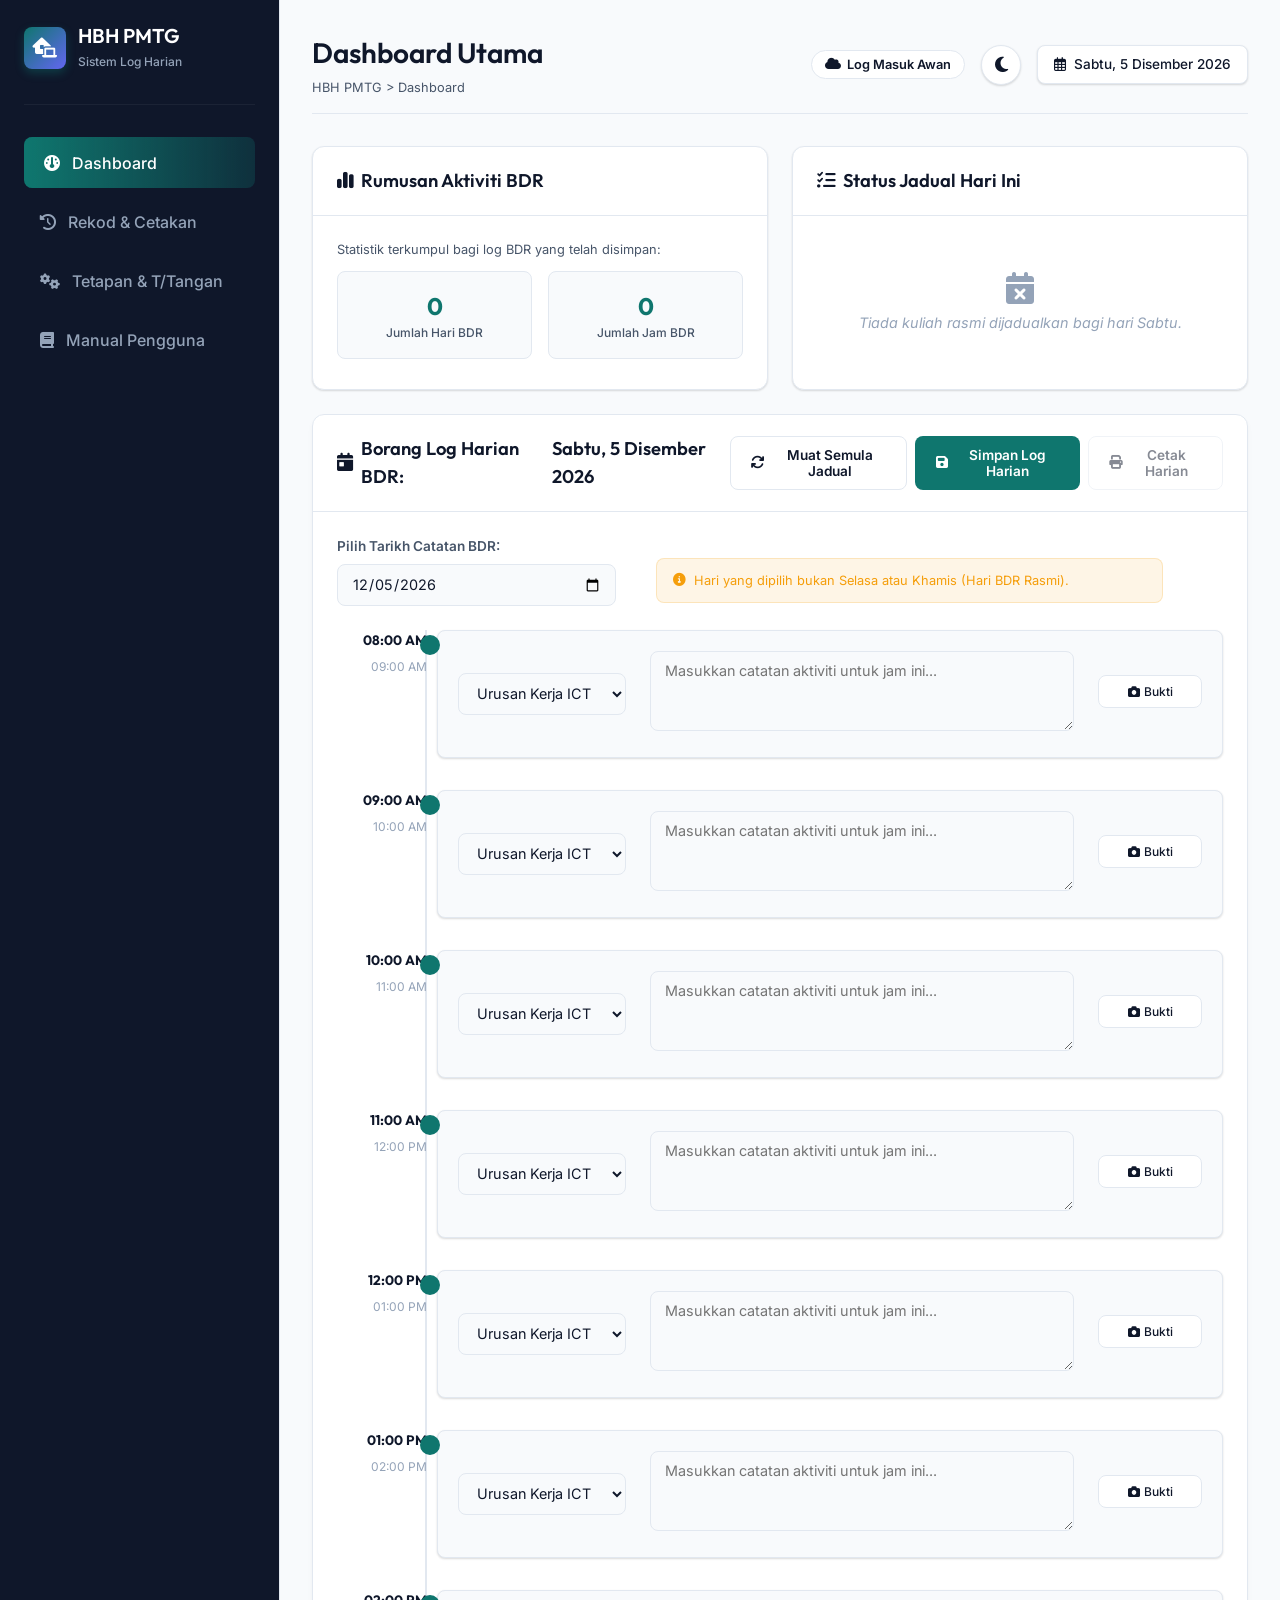
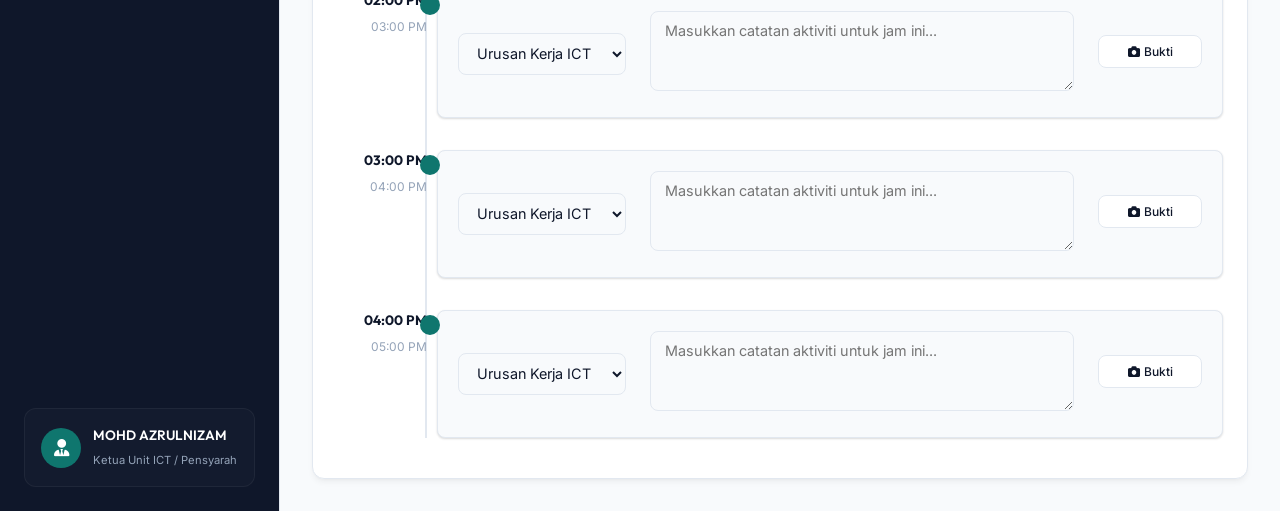
==== index.html @ a5ecf0b1 "Add files via upload" ====
<!DOCTYPE html>
<html lang="ms" data-theme="light">
<head>
    <meta charset="UTF-8">
    <meta name="viewport" content="width=device-width, initial-scale=1.0">
    <title>HBH PMTG</title>
    <!-- Google Fonts -->
    <link rel="preconnect" href="https://fonts.googleapis.com">
    <link rel="preconnect" href="https://fonts.gstatic.com" crossorigin>
    <link href="https://fonts.googleapis.com/css2?family=Outfit:wght@300;400;500;600;700;800&family=Inter:wght@300;400;500;600;700&display=swap" rel="stylesheet">
    <!-- FontAwesome for Icons -->
    <link rel="stylesheet" href="https://cdnjs.cloudflare.com/ajax/libs/font-awesome/6.4.0/css/all.min.css">
    <!-- Custom Style Sheet -->
    <link rel="stylesheet" href="style.css">
    <!-- PWA Manifest & Icons -->
    <link rel="manifest" href="manifest.json">
    <meta name="theme-color" content="#2563eb">
    <link rel="apple-touch-icon" href="logo.jpg">
</head>
<body>
    <!-- Screen View (Hidden during printing) -->
    <div class="app-container no-print">
        <!-- Sidebar Navigation -->
        <aside class="sidebar">
            <div class="sidebar-header">
                <div class="logo-area">
                    <div class="logo-icon"><i class="fa-solid fa-house-laptop"></i></div>
                    <div>
                        <h2>HBH PMTG</h2>
                        <span class="sub-text">Sistem Log Harian</span>
                    </div>
                </div>
            </div>
            
            <nav class="sidebar-menu">
                <a href="#" class="menu-item active" data-tab="dashboard"><i class="fa-solid fa-gauge"></i> Dashboard</a>
                <a href="#" class="menu-item" data-tab="history"><i class="fa-solid fa-clock-rotate-left"></i> Rekod & Cetakan</a>
                <a href="#" class="menu-item" data-tab="settings"><i class="fa-solid fa-gears"></i> Tetapan & T/Tangan</a>
                <a href="manual.html" target="_blank" class="menu-item"><i class="fa-solid fa-book"></i> Manual Pengguna</a>
            </nav>

            <div class="profile-card">
                <div class="avatar"><i class="fa-solid fa-user-tie"></i></div>
                <div class="profile-info">
                    <h4 class="user-name">MOHD AZRULNIZAM</h4>
                    <span class="designation">Ketua Unit ICT / Pensyarah</span>
                </div>
            </div>
        </aside>

        <!-- Main Content Area -->
        <main class="main-content">
            <!-- Top Navbar -->
            <header class="navbar">
                <div class="page-title">
                    <h1 id="current-tab-title">Dashboard Utama</h1>
                    <p class="breadcrumbs">HBH PMTG &gt; <span id="breadcrumb-current">Dashboard</span></p>
                </div>
                <div class="nav-actions">
                    <button id="nav-cloud-btn" class="btn btn-secondary" style="font-size: 0.8rem; padding: 0.4rem 0.8rem; display: flex; align-items: center; gap: 0.4rem; border-radius: 20px; cursor: pointer;" title="Status Penyimpanan Awan Firebase">
                        <i class="fa-solid fa-cloud"></i> <span id="nav-cloud-text">Log Masuk Awan</span>
                    </button>
                    <button id="theme-toggle" class="btn-icon" title="Tukar Tema">
                        <i class="fa-solid fa-moon"></i>
                    </button>
                    <div class="date-badge">
                        <i class="fa-regular fa-calendar-days"></i>
                        <span id="nav-date-string">Tarikh Semasa</span>
                    </div>
                </div>
            </header>

            <!-- Tab Content: Dashboard -->
            <section id="tab-dashboard" class="tab-content active">
                <div class="dashboard-grid">
                    <!-- WFH Stats Card -->
                    <div class="card glass shadow-sm date-picker-card">
                        <div class="card-header">
                            <h3><i class="fa-solid fa-chart-simple"></i> Rumusan Aktiviti BDR</h3>
                        </div>
                        <div class="card-body">
                            <p class="help-text" style="margin-bottom: 0.75rem;">Statistik terkumpul bagi log BDR yang telah disimpan:</p>
                            <div class="stats-mini-grid" style="margin-top: 0;">
                                <div class="stat-mini-card">
                                    <span class="stat-num" id="total-days-count">0</span>
                                    <span class="stat-label">Jumlah Hari BDR</span>
                                </div>
                                <div class="stat-mini-card">
                                    <span class="stat-num" id="total-hours-count">0</span>
                                    <span class="stat-label">Jumlah Jam BDR</span>
                                </div>
                            </div>
                        </div>
                    </div>

                    <!-- Timetable Helper Widget -->
                    <div class="card glass shadow-sm timetable-widget">
                        <div class="card-header">
                            <h3><i class="fa-solid fa-list-check"></i> Status Jadual Hari Ini</h3>
                        </div>
                        <div class="card-body" id="timetable-status-body">
                            <p class="placeholder-text">Sila pilih tarikh di sebelah untuk melihat jadual waktu.</p>
                        </div>
                    </div>
                </div>

                <!-- Daily Log Table Card -->
                <div class="card glass shadow log-card mt-4">
                    <div class="card-header justify-between">
                        <h3><i class="fa-solid fa-calendar-day"></i> Borang Log Harian BDR: <span id="active-log-date-label">Tiada Tarikh</span></h3>
                        <div class="card-header-actions" style="display: flex; gap: 0.5rem;">
                            <button id="reload-timetable-day-btn" class="btn btn-secondary" title="Set semula dan muat jadual waktu terkini"><i class="fa-solid fa-arrows-rotate"></i> Muat Semula Jadual</button>
                            <button id="save-log-btn" class="btn btn-primary"><i class="fa-solid fa-floppy-disk"></i> Simpan Log Harian</button>
                            <button id="print-daily-btn" class="btn btn-secondary" disabled><i class="fa-solid fa-print"></i> Cetak Harian</button>
                        </div>
                    </div>
                    <div class="card-body">
                        <!-- Date Selector directly inside Form Card -->
                        <div class="row items-center mb-4" style="align-items: center; margin-bottom: 1.5rem; gap: 1rem;">
                            <div class="col-md-4">
                                <div class="form-group mb-0" style="margin-bottom: 0;">
                                    <label for="log-date" style="font-weight: 600; font-size: 0.85rem; color: var(--text-secondary);">Pilih Tarikh Catatan BDR:</label>
                                    <input type="date" id="log-date" class="form-control">
                                </div>
                            </div>
                            <div class="col-md-7">
                                <div id="wfh-day-warning" class="warning-box hidden" style="margin-top: 1.25rem;">
                                    <i class="fa-solid fa-circle-info"></i>
                                    <span>Hari yang dipilih bukan Selasa atau Khamis (Hari BDR Rasmi).</span>
                                </div>
                            </div>
                        </div>

                        <form id="daily-log-form">
                            <div class="timeline-container">
                                <!-- Hour Block: 08:00 - 09:00 -->
                                <div class="timeline-item" data-hour="8">
                                    <div class="timeline-time">
                                        <h4>08:00 AM</h4>
                                        <span>09:00 AM</span>
                                    </div>
                                    <div class="timeline-content">
                                        <div class="row" style="align-items: center;">
                                            <div class="col-md-3">
                                                <select class="form-control task-dropdown" data-hour="8">
                                                    <option value="Urusan Kerja ICT">Urusan Kerja ICT</option>
                                                    <option value="Urusan Penyediaan PdP">Urusan Penyediaan PdP</option>
                                                    <option value="Pembangunan Inovasi">Pembangunan Inovasi</option>
                                                    <option value="Pelaksanaan Kelas">Pelaksanaan Kelas</option>
                                                    <option value="Lain-lain">Lain-lain</option>
                                                </select>
                                                <input type="text" class="form-control custom-task-input hidden" data-hour="8" placeholder="Nyatakan aktiviti..." style="margin-top: 0.5rem;">
                                            </div>
                                            <div class="col-md-7">
                                                <textarea class="form-control task-desc" data-hour="8" placeholder="Masukkan catatan aktiviti untuk jam ini..."></textarea>
                                            </div>
                                            <div class="col-md-2" style="display: flex; flex-direction: column; gap: 0.25rem; justify-content: center; align-items: flex-end;">
                                                <div style="display: flex; gap: 0.25rem; align-items: center; width: 100%;">
                                                    <label class="btn btn-secondary btn-sm" style="margin: 0; padding: 0.4rem 0.6rem; font-size: 0.75rem; flex: 1; text-align: center; cursor: pointer; display: flex; align-items: center; justify-content: center; gap: 0.25rem; font-weight: 500; border-color: var(--border-color); width: 100%;">
                                                        <i class="fa-solid fa-camera"></i> Bukti
                                                        <input type="file" class="hour-attachment-input" data-hour="8" accept="image/*,video/*" style="display: none;">
                                                    </label>
                                                    <button type="button" class="btn btn-secondary btn-sm remove-hour-attachment-btn hidden" data-hour="8" style="padding: 0.4rem 0.6rem; font-size: 0.75rem; border-color: #ef4444; color: #ef4444;" title="Padam lampiran"><i class="fa-solid fa-trash"></i></button>
                                                </div>
                                                <div class="hour-attachment-preview" data-hour="8" style="font-size: 0.65rem; color: var(--text-secondary); max-width: 120px; overflow: hidden; text-overflow: ellipsis; white-space: nowrap; text-align: right;"></div>
                                            </div>
                                        </div>
                                    </div>
                                </div>

                                <!-- Hour Block: 09:00 - 10:00 -->
                                <div class="timeline-item" data-hour="9">
                                    <div class="timeline-time">
                                        <h4>09:00 AM</h4>
                                        <span>10:00 AM</span>
                                    </div>
                                    <div class="timeline-content">
                                        <div class="row" style="align-items: center;">
                                            <div class="col-md-3">
                                                <select class="form-control task-dropdown" data-hour="9">
                                                    <option value="Urusan Kerja ICT">Urusan Kerja ICT</option>
                                                    <option value="Urusan Penyediaan PdP">Urusan Penyediaan PdP</option>
                                                    <option value="Pembangunan Inovasi">Pembangunan Inovasi</option>
                                                    <option value="Pelaksanaan Kelas">Pelaksanaan Kelas</option>
                                                    <option value="Lain-lain">Lain-lain</option>
                                                </select>
                                                <input type="text" class="form-control custom-task-input hidden" data-hour="9" placeholder="Nyatakan aktiviti..." style="margin-top: 0.5rem;">
                                            </div>
                                            <div class="col-md-7">
                                                <textarea class="form-control task-desc" data-hour="9" placeholder="Masukkan catatan aktiviti untuk jam ini..."></textarea>
                                            </div>
                                            <div class="col-md-2" style="display: flex; flex-direction: column; gap: 0.25rem; justify-content: center; align-items: flex-end;">
                                                <div style="display: flex; gap: 0.25rem; align-items: center; width: 100%;">
                                                    <label class="btn btn-secondary btn-sm" style="margin: 0; padding: 0.4rem 0.6rem; font-size: 0.75rem; flex: 1; text-align: center; cursor: pointer; display: flex; align-items: center; justify-content: center; gap: 0.25rem; font-weight: 500; border-color: var(--border-color); width: 100%;">
                                                        <i class="fa-solid fa-camera"></i> Bukti
                                                        <input type="file" class="hour-attachment-input" data-hour="9" accept="image/*,video/*" style="display: none;">
                                                    </label>
                                                    <button type="button" class="btn btn-secondary btn-sm remove-hour-attachment-btn hidden" data-hour="9" style="padding: 0.4rem 0.6rem; font-size: 0.75rem; border-color: #ef4444; color: #ef4444;" title="Padam lampiran"><i class="fa-solid fa-trash"></i></button>
                                                </div>
                                                <div class="hour-attachment-preview" data-hour="9" style="font-size: 0.65rem; color: var(--text-secondary); max-width: 120px; overflow: hidden; text-overflow: ellipsis; white-space: nowrap; text-align: right;"></div>
                                            </div>
                                        </div>
                                    </div>
                                </div>

                                <!-- Hour Block: 10:00 - 11:00 -->
                                <div class="timeline-item" data-hour="10">
                                    <div class="timeline-time">
                                        <h4>10:00 AM</h4>
                                        <span>11:00 AM</span>
                                    </div>
                                    <div class="timeline-content">
                                        <div class="row" style="align-items: center;">
                                            <div class="col-md-3">
                                                <select class="form-control task-dropdown" data-hour="10">
                                                    <option value="Urusan Kerja ICT">Urusan Kerja ICT</option>
                                                    <option value="Urusan Penyediaan PdP">Urusan Penyediaan PdP</option>
                                                    <option value="Pembangunan Inovasi">Pembangunan Inovasi</option>
                                                    <option value="Pelaksanaan Kelas">Pelaksanaan Kelas</option>
                                                    <option value="Lain-lain">Lain-lain</option>
                                                </select>
                                                <input type="text" class="form-control custom-task-input hidden" data-hour="10" placeholder="Nyatakan aktiviti..." style="margin-top: 0.5rem;">
                                            </div>
                                            <div class="col-md-7">
                                                <textarea class="form-control task-desc" data-hour="10" placeholder="Masukkan catatan aktiviti untuk jam ini..."></textarea>
                                            </div>
                                            <div class="col-md-2" style="display: flex; flex-direction: column; gap: 0.25rem; justify-content: center; align-items: flex-end;">
                                                <div style="display: flex; gap: 0.25rem; align-items: center; width: 100%;">
                                                    <label class="btn btn-secondary btn-sm" style="margin: 0; padding: 0.4rem 0.6rem; font-size: 0.75rem; flex: 1; text-align: center; cursor: pointer; display: flex; align-items: center; justify-content: center; gap: 0.25rem; font-weight: 500; border-color: var(--border-color); width: 100%;">
                                                        <i class="fa-solid fa-camera"></i> Bukti
                                                        <input type="file" class="hour-attachment-input" data-hour="10" accept="image/*,video/*" style="display: none;">
                                                    </label>
                                                    <button type="button" class="btn btn-secondary btn-sm remove-hour-attachment-btn hidden" data-hour="10" style="padding: 0.4rem 0.6rem; font-size: 0.75rem; border-color: #ef4444; color: #ef4444;" title="Padam lampiran"><i class="fa-solid fa-trash"></i></button>
                                                </div>
                                                <div class="hour-attachment-preview" data-hour="10" style="font-size: 0.65rem; color: var(--text-secondary); max-width: 120px; overflow: hidden; text-overflow: ellipsis; white-space: nowrap; text-align: right;"></div>
                                            </div>
                                        </div>
                                    </div>
                                </div>

                                <!-- Hour Block: 11:00 - 12:00 -->
                                <div class="timeline-item" data-hour="11">
                                    <div class="timeline-time">
                                        <h4>11:00 AM</h4>
                                        <span>12:00 PM</span>
                                    </div>
                                    <div class="timeline-content">
                                        <div class="row" style="align-items: center;">
                                            <div class="col-md-3">
                                                <select class="form-control task-dropdown" data-hour="11">
                                                    <option value="Urusan Kerja ICT">Urusan Kerja ICT</option>
                                                    <option value="Urusan Penyediaan PdP">Urusan Penyediaan PdP</option>
                                                    <option value="Pembangunan Inovasi">Pembangunan Inovasi</option>
                                                    <option value="Pelaksanaan Kelas">Pelaksanaan Kelas</option>
                                                    <option value="Lain-lain">Lain-lain</option>
                                                </select>
                                                <input type="text" class="form-control custom-task-input hidden" data-hour="11" placeholder="Nyatakan aktiviti..." style="margin-top: 0.5rem;">
                                            </div>
                                            <div class="col-md-7">
                                                <textarea class="form-control task-desc" data-hour="11" placeholder="Masukkan catatan aktiviti untuk jam ini..."></textarea>
                                            </div>
                                            <div class="col-md-2" style="display: flex; flex-direction: column; gap: 0.25rem; justify-content: center; align-items: flex-end;">
                                                <div style="display: flex; gap: 0.25rem; align-items: center; width: 100%;">
                                                    <label class="btn btn-secondary btn-sm" style="margin: 0; padding: 0.4rem 0.6rem; font-size: 0.75rem; flex: 1; text-align: center; cursor: pointer; display: flex; align-items: center; justify-content: center; gap: 0.25rem; font-weight: 500; border-color: var(--border-color); width: 100%;">
                                                        <i class="fa-solid fa-camera"></i> Bukti
                                                        <input type="file" class="hour-attachment-input" data-hour="11" accept="image/*,video/*" style="display: none;">
                                                    </label>
                                                    <button type="button" class="btn btn-secondary btn-sm remove-hour-attachment-btn hidden" data-hour="11" style="padding: 0.4rem 0.6rem; font-size: 0.75rem; border-color: #ef4444; color: #ef4444;" title="Padam lampiran"><i class="fa-solid fa-trash"></i></button>
                                                </div>
                                                <div class="hour-attachment-preview" data-hour="11" style="font-size: 0.65rem; color: var(--text-secondary); max-width: 120px; overflow: hidden; text-overflow: ellipsis; white-space: nowrap; text-align: right;"></div>
                                            </div>
                                        </div>
                                    </div>
                                </div>

                                <!-- Hour Block: 12:00 - 01:00 -->
                                <div class="timeline-item" data-hour="12">
                                    <div class="timeline-time">
                                        <h4>12:00 PM</h4>
                                        <span>01:00 PM</span>
                                    </div>
                                    <div class="timeline-content">
                                        <div class="row" style="align-items: center;">
                                            <div class="col-md-3">
                                                <select class="form-control task-dropdown" data-hour="12">
                                                    <option value="Urusan Kerja ICT">Urusan Kerja ICT</option>
                                                    <option value="Urusan Penyediaan PdP">Urusan Penyediaan PdP</option>
                                                    <option value="Pembangunan Inovasi">Pembangunan Inovasi</option>
                                                    <option value="Pelaksanaan Kelas">Pelaksanaan Kelas</option>
                                                    <option value="Lain-lain">Lain-lain</option>
                                                </select>
                                                <input type="text" class="form-control custom-task-input hidden" data-hour="12" placeholder="Nyatakan aktiviti..." style="margin-top: 0.5rem;">
                                            </div>
                                            <div class="col-md-7">
                                                <textarea class="form-control task-desc" data-hour="12" placeholder="Masukkan catatan aktiviti untuk jam ini..."></textarea>
                                            </div>
                                            <div class="col-md-2" style="display: flex; flex-direction: column; gap: 0.25rem; justify-content: center; align-items: flex-end;">
                                                <div style="display: flex; gap: 0.25rem; align-items: center; width: 100%;">
                                                    <label class="btn btn-secondary btn-sm" style="margin: 0; padding: 0.4rem 0.6rem; font-size: 0.75rem; flex: 1; text-align: center; cursor: pointer; display: flex; align-items: center; justify-content: center; gap: 0.25rem; font-weight: 500; border-color: var(--border-color); width: 100%;">
                                                        <i class="fa-solid fa-camera"></i> Bukti
                                                        <input type="file" class="hour-attachment-input" data-hour="12" accept="image/*,video/*" style="display: none;">
                                                    </label>
                                                    <button type="button" class="btn btn-secondary btn-sm remove-hour-attachment-btn hidden" data-hour="12" style="padding: 0.4rem 0.6rem; font-size: 0.75rem; border-color: #ef4444; color: #ef4444;" title="Padam lampiran"><i class="fa-solid fa-trash"></i></button>
                                                </div>
                                                <div class="hour-attachment-preview" data-hour="12" style="font-size: 0.65rem; color: var(--text-secondary); max-width: 120px; overflow: hidden; text-overflow: ellipsis; white-space: nowrap; text-align: right;"></div>
                                            </div>
                                        </div>
                                    </div>
                                </div>

                                <!-- Hour Block: 01:00 - 02:00 -->
                                <div class="timeline-item" data-hour="13">
                                    <div class="timeline-time">
                                        <h4>01:00 PM</h4>
                                        <span>02:00 PM</span>
                                    </div>
                                    <div class="timeline-content">
                                        <div class="row" style="align-items: center;">
                                            <div class="col-md-3">
                                                <select class="form-control task-dropdown" data-hour="13">
                                                    <option value="Urusan Kerja ICT">Urusan Kerja ICT</option>
                                                    <option value="Urusan Penyediaan PdP">Urusan Penyediaan PdP</option>
                                                    <option value="Pembangunan Inovasi">Pembangunan Inovasi</option>
                                                    <option value="Pelaksanaan Kelas">Pelaksanaan Kelas</option>
                                                    <option value="Lain-lain">Lain-lain</option>
                                                </select>
                                                <input type="text" class="form-control custom-task-input hidden" data-hour="13" placeholder="Nyatakan aktiviti..." style="margin-top: 0.5rem;">
                                            </div>
                                            <div class="col-md-7">
                                                <textarea class="form-control task-desc" data-hour="13" placeholder="Masukkan catatan aktiviti untuk jam ini..."></textarea>
                                            </div>
                                            <div class="col-md-2" style="display: flex; flex-direction: column; gap: 0.25rem; justify-content: center; align-items: flex-end;">
                                                <div style="display: flex; gap: 0.25rem; align-items: center; width: 100%;">
                                                    <label class="btn btn-secondary btn-sm" style="margin: 0; padding: 0.4rem 0.6rem; font-size: 0.75rem; flex: 1; text-align: center; cursor: pointer; display: flex; align-items: center; justify-content: center; gap: 0.25rem; font-weight: 500; border-color: var(--border-color); width: 100%;">
                                                        <i class="fa-solid fa-camera"></i> Bukti
                                                        <input type="file" class="hour-attachment-input" data-hour="13" accept="image/*,video/*" style="display: none;">
                                                    </label>
                                                    <button type="button" class="btn btn-secondary btn-sm remove-hour-attachment-btn hidden" data-hour="13" style="padding: 0.4rem 0.6rem; font-size: 0.75rem; border-color: #ef4444; color: #ef4444;" title="Padam lampiran"><i class="fa-solid fa-trash"></i></button>
                                                </div>
                                                <div class="hour-attachment-preview" data-hour="13" style="font-size: 0.65rem; color: var(--text-secondary); max-width: 120px; overflow: hidden; text-overflow: ellipsis; white-space: nowrap; text-align: right;"></div>
                                            </div>
                                        </div>
                                    </div>
                                </div>

                                <!-- Hour Block: 02:00 - 03:00 -->
                                <div class="timeline-item" data-hour="14">
                                    <div class="timeline-time">
                                        <h4>02:00 PM</h4>
                                        <span>03:00 PM</span>
                                    </div>
                                    <div class="timeline-content">
                                        <div class="row" style="align-items: center;">
                                            <div class="col-md-3">
                                                <select class="form-control task-dropdown" data-hour="14">
                                                    <option value="Urusan Kerja ICT">Urusan Kerja ICT</option>
                                                    <option value="Urusan Penyediaan PdP">Urusan Penyediaan PdP</option>
                                                    <option value="Pembangunan Inovasi">Pembangunan Inovasi</option>
                                                    <option value="Pelaksanaan Kelas">Pelaksanaan Kelas</option>
                                                    <option value="Lain-lain">Lain-lain</option>
                                                </select>
                                                <input type="text" class="form-control custom-task-input hidden" data-hour="14" placeholder="Nyatakan aktiviti..." style="margin-top: 0.5rem;">
                                            </div>
                                            <div class="col-md-7">
                                                <textarea class="form-control task-desc" data-hour="14" placeholder="Masukkan catatan aktiviti untuk jam ini..."></textarea>
                                            </div>
                                            <div class="col-md-2" style="display: flex; flex-direction: column; gap: 0.25rem; justify-content: center; align-items: flex-end;">
                                                <div style="display: flex; gap: 0.25rem; align-items: center; width: 100%;">
                                                    <label class="btn btn-secondary btn-sm" style="margin: 0; padding: 0.4rem 0.6rem; font-size: 0.75rem; flex: 1; text-align: center; cursor: pointer; display: flex; align-items: center; justify-content: center; gap: 0.25rem; font-weight: 500; border-color: var(--border-color); width: 100%;">
                                                        <i class="fa-solid fa-camera"></i> Bukti
                                                        <input type="file" class="hour-attachment-input" data-hour="14" accept="image/*,video/*" style="display: none;">
                                                    </label>
                                                    <button type="button" class="btn btn-secondary btn-sm remove-hour-attachment-btn hidden" data-hour="14" style="padding: 0.4rem 0.6rem; font-size: 0.75rem; border-color: #ef4444; color: #ef4444;" title="Padam lampiran"><i class="fa-solid fa-trash"></i></button>
                                                </div>
                                                <div class="hour-attachment-preview" data-hour="14" style="font-size: 0.65rem; color: var(--text-secondary); max-width: 120px; overflow: hidden; text-overflow: ellipsis; white-space: nowrap; text-align: right;"></div>
                                            </div>
                                        </div>
                                    </div>
                                </div>

                                <!-- Hour Block: 03:00 - 04:00 -->
                                <div class="timeline-item" data-hour="15">
                                    <div class="timeline-time">
                                        <h4>03:00 PM</h4>
                                        <span>04:00 PM</span>
                                    </div>
                                    <div class="timeline-content">
                                        <div class="row" style="align-items: center;">
                                            <div class="col-md-3">
                                                <select class="form-control task-dropdown" data-hour="15">
                                                    <option value="Urusan Kerja ICT">Urusan Kerja ICT</option>
                                                    <option value="Urusan Penyediaan PdP">Urusan Penyediaan PdP</option>
                                                    <option value="Pembangunan Inovasi">Pembangunan Inovasi</option>
                                                    <option value="Pelaksanaan Kelas">Pelaksanaan Kelas</option>
                                                    <option value="Lain-lain">Lain-lain</option>
                                                </select>
                                                <input type="text" class="form-control custom-task-input hidden" data-hour="15" placeholder="Nyatakan aktiviti..." style="margin-top: 0.5rem;">
                                            </div>
                                            <div class="col-md-7">
                                                <textarea class="form-control task-desc" data-hour="15" placeholder="Masukkan catatan aktiviti untuk jam ini..."></textarea>
                                            </div>
                                            <div class="col-md-2" style="display: flex; flex-direction: column; gap: 0.25rem; justify-content: center; align-items: flex-end;">
                                                <div style="display: flex; gap: 0.25rem; align-items: center; width: 100%;">
                                                    <label class="btn btn-secondary btn-sm" style="margin: 0; padding: 0.4rem 0.6rem; font-size: 0.75rem; flex: 1; text-align: center; cursor: pointer; display: flex; align-items: center; justify-content: center; gap: 0.25rem; font-weight: 500; border-color: var(--border-color); width: 100%;">
                                                        <i class="fa-solid fa-camera"></i> Bukti
                                                        <input type="file" class="hour-attachment-input" data-hour="15" accept="image/*,video/*" style="display: none;">
                                                    </label>
                                                    <button type="button" class="btn btn-secondary btn-sm remove-hour-attachment-btn hidden" data-hour="15" style="padding: 0.4rem 0.6rem; font-size: 0.75rem; border-color: #ef4444; color: #ef4444;" title="Padam lampiran"><i class="fa-solid fa-trash"></i></button>
                                                </div>
                                                <div class="hour-attachment-preview" data-hour="15" style="font-size: 0.65rem; color: var(--text-secondary); max-width: 120px; overflow: hidden; text-overflow: ellipsis; white-space: nowrap; text-align: right;"></div>
                                            </div>
                                        </div>
                                    </div>
                                </div>

                                <!-- Hour Block: 04:00 - 05:00 -->
                                <div class="timeline-item" data-hour="16">
                                    <div class="timeline-time">
                                        <h4>04:00 PM</h4>
                                        <span>05:00 PM</span>
                                    </div>
                                    <div class="timeline-content">
                                        <div class="row" style="align-items: center;">
                                            <div class="col-md-3">
                                                <select class="form-control task-dropdown" data-hour="16">
                                                    <option value="Urusan Kerja ICT">Urusan Kerja ICT</option>
                                                    <option value="Urusan Penyediaan PdP">Urusan Penyediaan PdP</option>
                                                    <option value="Pembangunan Inovasi">Pembangunan Inovasi</option>
                                                    <option value="Pelaksanaan Kelas">Pelaksanaan Kelas</option>
                                                    <option value="Lain-lain">Lain-lain</option>
                                                </select>
                                                <input type="text" class="form-control custom-task-input hidden" data-hour="16" placeholder="Nyatakan aktiviti..." style="margin-top: 0.5rem;">
                                            </div>
                                            <div class="col-md-7">
                                                <textarea class="form-control task-desc" data-hour="16" placeholder="Masukkan catatan aktiviti untuk jam ini..."></textarea>
                                            </div>
                                            <div class="col-md-2" style="display: flex; flex-direction: column; gap: 0.25rem; justify-content: center; align-items: flex-end;">
                                                <div style="display: flex; gap: 0.25rem; align-items: center; width: 100%;">
                                                    <label class="btn btn-secondary btn-sm" style="margin: 0; padding: 0.4rem 0.6rem; font-size: 0.75rem; flex: 1; text-align: center; cursor: pointer; display: flex; align-items: center; justify-content: center; gap: 0.25rem; font-weight: 500; border-color: var(--border-color); width: 100%;">
                                                        <i class="fa-solid fa-camera"></i> Bukti
                                                        <input type="file" class="hour-attachment-input" data-hour="16" accept="image/*,video/*" style="display: none;">
                                                    </label>
                                                    <button type="button" class="btn btn-secondary btn-sm remove-hour-attachment-btn hidden" data-hour="16" style="padding: 0.4rem 0.6rem; font-size: 0.75rem; border-color: #ef4444; color: #ef4444;" title="Padam lampiran"><i class="fa-solid fa-trash"></i></button>
                                                </div>
                                                <div class="hour-attachment-preview" data-hour="16" style="font-size: 0.65rem; color: var(--text-secondary); max-width: 120px; overflow: hidden; text-overflow: ellipsis; white-space: nowrap; text-align: right;"></div>
                                            </div>
                                        </div>
                                    </div>
                                </div>
                            </div>
                        </form>
                    </div>
                </div>
            </section>

            <!-- Tab Content: History -->
            <section id="tab-history" class="tab-content">
                <div class="dashboard-grid">
                    <!-- Daily Print Card -->
                    <div class="card glass shadow-sm">
                        <div class="card-header">
                            <h3><i class="fa-solid fa-print"></i> Cetakan Laporan Harian</h3>
                        </div>
                        <div class="card-body">
                            <div class="form-group">
                                <label for="print-daily-date-select">Pilih Tarikh Harian:</label>
                                <input type="date" id="print-daily-date-select" class="form-control">
                            </div>
                            <div id="print-daily-status-box" class="warning-box hidden" style="background-color: rgba(16, 185, 129, 0.1); color: var(--success-color); border-color: rgba(16, 185, 129, 0.2);">
                                <i class="fa-solid fa-circle-check"></i>
                                <span>Rekod BDR ditemui bagi tarikh ini.</span>
                            </div>
                            <div id="print-daily-status-error" class="warning-box" style="background-color: rgba(239, 68, 68, 0.1); color: var(--danger-color); border-color: rgba(239, 68, 68, 0.2);">
                                <i class="fa-solid fa-circle-xmark"></i>
                                <span>Tiada rekod disimpan bagi tarikh ini.</span>
                            </div>
                            <button id="print-daily-selected-btn" class="btn btn-primary mt-3" style="width: 100%;" disabled><i class="fa-solid fa-print"></i> Cetak Laporan Harian</button>
                        </div>
                    </div>

                    <!-- Monthly Print Card -->
                    <div class="card glass shadow-sm">
                        <div class="card-header">
                            <h3><i class="fa-solid fa-print"></i> Cetakan Laporan Bulanan</h3>
                        </div>
                        <div class="card-body">
                            <div class="form-group">
                                <label for="filter-month">Pilih Bulan & Tahun:</label>
                                <input type="month" id="filter-month" class="form-control">
                            </div>
                            <div id="print-monthly-status-box" class="warning-box hidden" style="background-color: rgba(16, 185, 129, 0.1); color: var(--success-color); border-color: rgba(16, 185, 129, 0.2);">
                                <i class="fa-solid fa-circle-check"></i>
                                <span id="print-monthly-status-text">0 hari BDR direkodkan pada bulan ini.</span>
                            </div>
                            <button id="print-monthly-btn" class="btn btn-primary mt-3" style="width: 100%;" disabled><i class="fa-solid fa-print"></i> Cetak Laporan Bulanan</button>
                        </div>
                    </div>
                </div>

                <!-- History Table Card -->
                <div class="card glass shadow mt-4">
                    <div class="card-header justify-between">
                        <h3><i class="fa-solid fa-folder-open"></i> Sejarah Rekod Catatan BDR</h3>
                        <div class="card-header-actions">
                            <button id="export-json-btn" class="btn btn-secondary" title="Export Rekod"><i class="fa-solid fa-file-export"></i> Eksport Data</button>
                            <button id="import-json-btn" class="btn btn-secondary" title="Import Rekod"><i class="fa-solid fa-file-import"></i> Import Data</button>
                            <input type="file" id="import-file-input" class="hidden" accept=".json">
                        </div>
                    </div>
                    <div class="card-body">
                        <div class="table-responsive">
                            <table class="table" id="history-table">
                                <thead>
                                    <tr>
                                        <th>Bil</th>
                                        <th>Tarikh BDR</th>
                                        <th>Hari</th>
                                        <th>Aktiviti Terakhir Diubah</th>
                                        <th>Tindakan</th>
                                    </tr>
                                </thead>
                                <tbody id="history-table-body">
                                    <tr>
                                        <td colspan="5" class="text-center placeholder-text">Tiada rekod BDR ditemui.</td>
                                    </tr>
                                </tbody>
                            </table>
                        </div>
                    </div>
                </div>
            </section>

            <!-- Tab Content: Settings -->
            <section id="tab-settings" class="tab-content">
                <div class="settings-grid">
                    <!-- Profile and Institution Info -->
                    <div class="card glass shadow">
                        <div class="card-header">
                            <h3><i class="fa-solid fa-address-card"></i> Maklumat Peribadi & Jabatan</h3>
                        </div>
                        <div class="card-body">
                            <div class="form-group">
                                <label for="profile-name">Nama Penuh Pegawai:</label>
                                <input type="text" id="profile-name" class="form-control" value="MOHD AZRULNIZAM BIN MOHD KAMARUDIN">
                            </div>
                            <div class="form-group">
                                <label for="profile-designation">Jawatan & Gred:</label>
                                <input type="text" id="profile-designation" class="form-control" value="Ketua Unit ICT / Pensyarah JTMK">
                            </div>
                            <div class="form-group">
                                <label for="profile-department">Jabatan:</label>
                                <input type="text" id="profile-department" class="form-control" value="Jabatan Teknologi Maklumat & Komunikasi">
                            </div>
                            <div class="form-group">
                                <label for="profile-institution">Institusi:</label>
                                <input type="text" id="profile-institution" class="form-control" value="Politeknik METrO Tasek Gelugor">
                            </div>
                            <div class="form-group">
                                <label for="hod-name">Nama Ketua Jabatan (Penyangkal):</label>
                                <input type="text" id="hod-name" class="form-control" value="[NAMA KETUA JABATAN]">
                            </div>
                            <div class="form-group">
                                <label for="hod-designation">Jawatan Ketua Jabatan:</label>
                                <input type="text" id="hod-designation" class="form-control" value="Ketua Jabatan Teknologi Maklumat & Komunikasi">
                            </div>
                            <button id="save-settings-btn" class="btn btn-primary mt-2"><i class="fa-solid fa-floppy-disk"></i> Simpan Maklumat</button>
                        </div>
                    </div>

                    <!-- Digital Signature Pad -->
                    <div class="card glass shadow">
                        <div class="card-header">
                            <h3><i class="fa-solid fa-pen-nib"></i> Tandatangan Digital</h3>
                        </div>
                        <div class="card-body">
                            <p class="help-text">Sila tandatangan di dalam kotak di bawah menggunakan tetikus atau skrin sentuh. Tandatangan ini akan dimasukkan secara automatik ke dalam pelaporan cetak.</p>
                            
                            <div class="signature-canvas-container">
                                <canvas id="signature-pad" width="400" height="180"></canvas>
                            </div>

                            <div class="signature-actions mt-3">
                                <button id="clear-sig-btn" class="btn btn-secondary"><i class="fa-solid fa-eraser"></i> Padam</button>
                                <button id="save-sig-btn" class="btn btn-primary"><i class="fa-solid fa-check"></i> Simpan Tandatangan</button>
                            </div>

                            <div class="saved-signature-preview mt-4">
                                <h5>Pratonton Tandatangan Disimpan:</h5>
                                <div class="preview-box">
                                    <img id="signature-preview-img" src="" alt="Tiada tandatangan disimpan" class="hidden">
                                    <span id="no-signature-text">Tiada tandatangan disimpan lagi.</span>
                                </div>
                            </div>
                        </div>
                    </div>

                    <!-- Timetable Configurator Card -->
                    <div class="card glass shadow mt-4" style="grid-column: span 2;">
                        <div class="card-header">
                            <h3><i class="fa-solid fa-calendar-days"></i> Konfigurasi Peranan & Jadual Waktu BDR</h3>
                        </div>
                        <div class="card-body">
                            <div class="form-group" style="display: flex; align-items: center; gap: 0.5rem; margin-bottom: 1.5rem;">
                                <input type="checkbox" id="profile-is-lecturer" style="width: 20px; height: 20px; cursor: pointer;" checked>
                                <label for="profile-is-lecturer" style="margin-bottom: 0; font-weight: 600; cursor: pointer; font-size: 0.95rem;">Adakah anda Pensyarah? (Aktifkan pengisian jadual waktu kuliah secara automatik)</label>
                            </div>
                            
                             <div id="timetable-manual-section" style="border-top: 1px solid var(--border-color); padding-top: 1.5rem; margin-top: 1rem;">
                                 <div style="display: flex; justify-content: space-between; align-items: center; margin-bottom: 1.5rem; flex-wrap: wrap; gap: 1rem;">
                                     <h4 style="font-size: 1.05rem; margin: 0;"><i class="fa-solid fa-keyboard"></i> Edit Jadual Kuliah Secara Manual</h4>
                                     <div style="display: flex; gap: 0.5rem;">
                                         <button id="clear-current-timetable-btn" class="btn btn-secondary" style="border-color: #ef4444; color: #ef4444; padding: 0.45rem 0.9rem; font-size: 0.85rem;"><i class="fa-solid fa-trash-can"></i> Kosongkan Jadual</button>
                                         <button id="restore-default-timetable-btn" class="btn btn-danger" style="padding: 0.45rem 0.9rem; font-size: 0.85rem;"><i class="fa-solid fa-arrows-rotate"></i> Reset Jadual Asal</button>
                                     </div>
                                 </div>
                                 
                                 <div id="manual-builder-area">
                                     <p class="help-text" style="margin-bottom: 1.25rem;">Masukkan butiran kelas (contoh: <code>DFC10353 - Programming Fundamentals (DIT1B) [Amali - LAB2]</code>) pada slot jam yang dikehendaki. Kosongkan slot yang tiada kelas.</p>
                                     <div class="timetable-manual-grid">
                                         <!-- Selasa -->
                                         <div class="timetable-manual-col">
                                             <h4>Hari Selasa</h4>
                                             <div id="manual-grid-selasa"></div>
                                         </div>
                                         <!-- Khamis -->
                                         <div class="timetable-manual-col">
                                             <h4>Hari Khamis</h4>
                                             <div id="manual-grid-khamis"></div>
                                         </div>
                                     </div>
                                     <div style="margin-top: 1.5rem; text-align: right;">
                                         <button type="button" id="save-manual-timetable-btn" class="btn btn-primary"><i class="fa-solid fa-floppy-disk"></i> Simpan Jadual Waktu</button>
                                     </div>
                                 </div>
                             </div>
                        </div>
                    </div>

                    <!-- Data Backup & Cloud Sync Card -->
                    <div class="card glass shadow mt-4" style="grid-column: span 2;">
                        <div class="card-header">
                            <h3><i class="fa-solid fa-cloud-arrow-up"></i> Pengurusan Data & Penyimpanan Awan (Cloud Sync)</h3>
                        </div>
                        <div class="card-body">
                            <div class="row" style="display: grid; grid-template-columns: repeat(auto-fit, minmax(280px, 1fr)); gap: 1.5rem;">
                                <!-- Manual Backup / Restore -->
                                <div style="background: var(--bg-tertiary); padding: 1.25rem; border-radius: 12px; border: 1px solid var(--border-color);">
                                    <h4 style="font-size: 1rem; margin-bottom: 0.75rem;"><i class="fa-solid fa-file-export"></i> Backup & Restore Manual (JSON)</h4>
                                    <p class="help-text" style="font-size: 0.85rem; margin-bottom: 1rem;">
                                        Simpan salinan data log, profil dan jadual anda ke fail <code>.json</code> untuk dipindahkan secara manual ke PC/Laptop lain.
                                    </p>
                                    <div style="display: flex; gap: 0.75rem; flex-wrap: wrap;">
                                        <button id="export-json-btn" class="btn btn-primary" style="font-size: 0.85rem;"><i class="fa-solid fa-download"></i> Muat Turun Backup (.json)</button>
                                        <button id="import-json-btn" class="btn btn-secondary" style="font-size: 0.85rem;"><i class="fa-solid fa-upload"></i> Muat Naik Backup (.json)</button>
                                        <input type="file" id="import-json-file" accept=".json" class="hidden">
                                    </div>
                                </div>

                                <!-- Cloud Sync (Firebase) -->
                                <div style="background: var(--bg-tertiary); padding: 1.25rem; border-radius: 12px; border: 1px solid var(--border-color);">
                                    <h4 style="font-size: 1rem; margin-bottom: 0.75rem;"><i class="fa-solid fa-network-wired"></i> Penyimpanan Awan Automatik (Firebase Cloud)</h4>
                                    <p class="help-text" style="font-size: 0.85rem; margin-bottom: 1rem;">
                                        Data log diselaraskan secara automatik ke Awan. Buka di mana-mana PC, Laptop atau Telefon, data anda sentiasa ada!
                                    </p>
                                    <div id="cloud-status-area">
                                        <span id="cloud-status-badge" class="badge" style="background: #e2e8f0; color: #475569; padding: 0.35rem 0.75rem; border-radius: 20px; font-weight: 600; font-size: 0.8rem;">⚡ Akaun Tempatan (LocalStorage)</span>
                                    </div>
                                    <div style="margin-top: 1rem; display: flex; gap: 0.5rem; flex-wrap: wrap;">
                                        <button id="cloud-login-btn" class="btn btn-primary hidden" style="font-size: 0.85rem;"><i class="fa-solid fa-right-to-bracket"></i> Log Masuk / Daftar Akaun</button>
                                        <button id="setup-cloud-btn" class="btn btn-secondary" style="font-size: 0.85rem;"><i class="fa-solid fa-key"></i> Tetapan Firebase Config</button>
                                    </div>
                                </div>
                            </div>
                        </div>
                    </div>
                </div>
            </section>
        </main>
    </div>

    <!-- PRINT CONTEXT AREA (ONLY SHOWN IN PRINT MEDIA) -->
    <!-- 1. Daily Report Template -->
    <div id="print-daily-report" class="print-only">
        <div class="print-header">
            <img src="logo.jpg" alt="Logo Politeknik Malaysia" class="print-logo">
            <h2 class="print-title">LAPORAN AKTIVITI BEKERJA DARI RUMAH (BDR)</h2>
            <h3 class="print-subtitle" id="print-daily-inst">Politeknik METrO Tasek Gelugor</h3>
        </div>

        <table class="info-table">
            <tr>
                <td class="info-label">Nama Pegawai</td>
                <td class="info-val" id="print-daily-name">MOHD AZRULNIZAM BIN MOHD KAMARUDIN</td>
                <td class="info-label">Hari BDR</td>
                <td class="info-val" id="print-daily-day">Selasa</td>
            </tr>
            <tr>
                <td class="info-label">Jawatan / Gred</td>
                <td class="info-val" id="print-daily-desig">Ketua Unit ICT / Pensyarah JTMK</td>
                <td class="info-label">Tarikh BDR</td>
                <td class="info-val" id="print-daily-date">11/08/2026</td>
            </tr>
            <tr>
                <td class="info-label">Bahagian/Jabatan</td>
                <td class="info-val" id="print-daily-dept">Jabatan Teknologi Maklumat & Komunikasi</td>
                <td class="info-label">Waktu Bekerja</td>
                <td class="info-val">8:00 AM - 5:00 PM (9 Jam)</td>
            </tr>
        </table>

        <h4 class="table-section-title">PERINCIAN AKTIVITI HARIAN</h4>
        <table class="activities-print-table">
            <thead>
                <tr>
                    <th style="width: 5%;">Bil</th>
                    <th style="width: 20%;">Waktu</th>
                    <th style="width: 25%;">Kategori Aktiviti</th>
                    <th style="width: 50%;">Perincian Tugasan / Catatan Pengajaran</th>
                </tr>
            </thead>
            <tbody id="print-daily-activities-body">
                <!-- Dynamically populated from JS -->
            </tbody>
        </table>

        <!-- Printed Attachment Section -->
        <div id="print-daily-attachment-section" class="print-attachment-container hidden" style="margin-top: 1.5rem; page-break-inside: avoid;">
            <h4 class="table-section-title" style="margin-bottom: 0.5rem; border-bottom: 1px solid #333; padding-bottom: 0.25rem;">LAMPIRAN BUKTI AKTIVITI</h4>
            <div id="print-daily-attachment-media" style="max-height: 250px; display: flex; justify-content: center; overflow: hidden; border: 1px solid #ccc; border-radius: 6px; padding: 0.25rem; background-color: #fff;">
                <!-- Dynamically populated -->
            </div>
        </div>

        <div class="print-signatures-row">
            <div class="sig-col">
                <p class="sig-title">Disediakan oleh:</p>
                <div class="sig-space">
                    <img id="print-daily-user-sig" class="sig-img" src="" alt="Tandatangan Pegawai">
                </div>
                <p class="sig-line">............................................................</p>
                <p class="sig-name" id="print-daily-user-name-label">MOHD AZRULNIZAM BIN MOHD KAMARUDIN</p>
                <p class="sig-designation" id="print-daily-user-desig-label">Ketua Unit ICT / Pensyarah JTMK</p>
                <p class="sig-date" id="print-daily-user-date-label">Tarikh: 11 Ogos 2026</p>
            </div>
            <div class="sig-col align-right">
                <p class="sig-title">Disahkan oleh:</p>
                <div class="sig-space">
                    <!-- Space for physical stamp or verification signature -->
                </div>
                <p class="sig-line">............................................................</p>
                <p class="sig-name" id="print-daily-hod-name-label">NAMA KETUA JABATAN</p>
                <p class="sig-designation" id="print-daily-hod-desig-label">Ketua Jabatan</p>
                <p class="sig-date">Tarikh: .......................................</p>
            </div>
        </div>
    </div>

    <!-- 2. Monthly Summary Template -->
    <div id="print-monthly-report" class="print-only">
        <div class="print-header">
            <img src="logo.jpg" alt="Logo Politeknik Malaysia" class="print-logo">
            <h2 class="print-title">LAPORAN BULANAN AKTIVITI BEKERJA DARI RUMAH (BDR)</h2>
            <h3 class="print-subtitle" id="print-monthly-inst">Politeknik METrO Tasek Gelugor</h3>
        </div>

        <table class="info-table">
            <tr>
                <td class="info-label">Nama Pegawai</td>
                <td class="info-val" id="print-monthly-name">MOHD AZRULNIZAM BIN MOHD KAMARUDIN</td>
                <td class="info-label">Bulan Pelaporan</td>
                <td class="info-val" id="print-monthly-period">Ogos 2026</td>
            </tr>
            <tr>
                <td class="info-label">Jawatan / Gred</td>
                <td class="info-val" id="print-monthly-desig">Ketua Unit ICT / Pensyarah JTMK</td>
                <td class="info-label">Bahagian/Jabatan</td>
                <td class="info-val" id="print-monthly-dept">Jabatan Teknologi Maklumat & Komunikasi</td>
            </tr>
        </table>

        <h4 class="table-section-title">RINGKASAN PELAKSANAAN BDR BULANAN</h4>
        <table class="activities-print-table">
            <thead>
                <tr>
                    <th style="width: 5%;">Bil</th>
                    <th style="width: 15%;">Tarikh BDR</th>
                    <th style="width: 15%;">Hari</th>
                    <th style="width: 15%;">Jam BDR</th>
                    <th style="width: 50%;">Ringkasan Aktiviti Utama</th>
                </tr>
            </thead>
            <tbody id="print-monthly-summary-body">
                <!-- Dynamically populated from JS -->
            </tbody>
        </table>

        <div class="print-signatures-row">
            <div class="sig-col">
                <p class="sig-title">Disediakan oleh:</p>
                <div class="sig-space">
                    <img id="print-monthly-user-sig" class="sig-img" src="" alt="Tandatangan Pegawai">
                </div>
                <p class="sig-line">............................................................</p>
                <p class="sig-name" id="print-monthly-user-name-label">MOHD AZRULNIZAM BIN MOHD KAMARUDIN</p>
                <p class="sig-designation" id="print-monthly-user-desig-label">Ketua Unit ICT / Pensyarah JTMK</p>
                <p class="sig-date" id="print-monthly-user-date-label">Tarikh: .......................................</p>
            </div>
            <div class="sig-col align-right">
                <p class="sig-title">Disahkan oleh:</p>
                <div class="sig-space">
                    <!-- Space for HOD validation -->
                </div>
                <p class="sig-line">............................................................</p>
                <p class="sig-name" id="print-monthly-hod-name-label">NAMA KETUA JABATAN</p>
                <p class="sig-designation" id="print-monthly-hod-desig-label">Ketua Jabatan</p>
                <p class="sig-date">Tarikh: .......................................</p>
            </div>
        </div>

        <!-- Monthly Detailed Logs Container (Will have page breaks in printing) -->
        <div id="print-monthly-detailed-logs-container">
            <!-- Daily logs for each WFH day will be dynamically appended here for bulk printing -->
        </div>
    </div>

    <!-- Floating button to view timetable reference -->
    <button id="view-timetable-ref-btn" class="btn btn-primary hidden" style="position: fixed; bottom: 20px; right: 20px; z-index: 999; box-shadow: 0 4px 12px rgba(0,0,0,0.15); border-radius: 50px; padding: 0.75rem 1.25rem; display: flex; align-items: center; gap: 0.5rem;">
        <i class="fa-solid fa-calendar-days"></i> Rujukan Jadual Waktu
    </button>

    <!-- Timetable Modal Dialog -->
    <div id="timetable-modal" class="modal hidden">
        <div class="modal-content">
            <div class="modal-header">
                <h3>Rujukan Jadual Waktu BDR</h3>
                <button type="button" id="close-timetable-modal" class="btn-close">&times;</button>
            </div>
            <div class="modal-body" id="timetable-modal-body">
                <!-- Injected via JS -->
            </div>
        </div>
    </div>


    <!-- Firebase Auth & Cloud Sync Modal -->
    <div id="cloud-auth-modal" class="modal hidden">
        <div class="modal-content" style="max-width: 440px;">
            <div class="modal-header">
                <h3><i class="fa-solid fa-cloud"></i> Storan Awan Firebase</h3>
                <button type="button" id="close-cloud-auth-modal" class="btn-close">&times;</button>
            </div>
            <div class="modal-body">
                <div id="auth-logged-out-view">
                    <p class="help-text" style="margin-bottom: 1rem; font-size: 0.85rem;">
                        Daftar atau Log Masuk akaun untuk mengawal penyelarasan log BDR secara automatik di Awan. Data anda akan terus tersambung dari sebarang peranti!
                    </p>
                    <div class="form-group" style="margin-bottom: 0.75rem;">
                        <label for="auth-email" style="font-size: 0.85rem;">Alamat Emel:</label>
                        <input type="email" id="auth-email" class="form-control" placeholder="contoh: azrul@pmtg.edu.my">
                    </div>
                    <div class="form-group" style="margin-bottom: 1rem;">
                        <label for="auth-password" style="font-size: 0.85rem;">Katalaluan:</label>
                        <input type="password" id="auth-password" class="form-control" placeholder="••••••••">
                    </div>
                    <div style="display: flex; gap: 0.5rem; margin-top: 1rem;">
                        <button id="do-login-btn" class="btn btn-primary" style="flex: 1; font-size: 0.85rem;"><i class="fa-solid fa-right-to-bracket"></i> Log Masuk</button>
                        <button id="do-register-btn" class="btn btn-secondary" style="flex: 1; font-size: 0.85rem;"><i class="fa-solid fa-user-plus"></i> Daftar Akaun</button>
                    </div>
                </div>

                <div id="auth-logged-in-view" class="hidden">
                    <div style="text-align: center; padding: 0.75rem 0;">
                        <div style="font-size: 2.5rem; color: var(--primary-color); margin-bottom: 0.25rem;"><i class="fa-solid fa-circle-user"></i></div>
                        <h4 id="user-display-email" style="margin-bottom: 0.25rem; font-size: 1rem; word-break: break-all;">user@pmtg.edu.my</h4>
                        <span class="badge" style="background: #22c55e; color: white; padding: 0.25rem 0.75rem; border-radius: 20px; font-size: 0.8rem; font-weight: 600;">Status: Akaun Awan Aktif ☁️</span>
                    </div>

                    <div style="display: flex; flex-direction: column; gap: 0.6rem; margin-top: 1.25rem;">
                        <button id="sync-now-btn" class="btn btn-primary" style="font-size: 0.85rem;"><i class="fa-solid fa-arrows-rotate"></i> Muat Semula Data Dari Awan</button>
                        <button id="save-now-btn" class="btn btn-secondary" style="font-size: 0.85rem;"><i class="fa-solid fa-cloud-arrow-up"></i> Muat Naik Data Semasa ke Awan</button>
                        <button id="do-logout-btn" class="btn btn-danger" style="margin-top: 0.5rem; font-size: 0.85rem;"><i class="fa-solid fa-right-from-bracket"></i> Log Keluar Akaun</button>
                    </div>
                </div>
            </div>
        </div>
    </div>

    <!-- Notification Toast -->
    <div id="toast" class="toast hidden">
        <span id="toast-message">Mesej Notifikasi</span>
    </div>

    <!-- Firebase Cloud SDKs -->
    <script src="https://www.gstatic.com/firebasejs/10.8.0/firebase-app-compat.js"></script>
    <script src="https://www.gstatic.com/firebasejs/10.8.0/firebase-auth-compat.js"></script>
    <script src="https://www.gstatic.com/firebasejs/10.8.0/firebase-firestore-compat.js"></script>

    <!-- Custom JavaScript Application -->
    <script src="app.js"></script>
    <script>
        if ('serviceWorker' in navigator) {
            window.addEventListener('load', () => {
                navigator.serviceWorker.register('./sw.js')
                    .then(reg => console.log('SW registered!', reg))
                    .catch(err => console.log('SW error', err));
            });
        }
    </script>
</body>
</html>
---- style.css ----
/* Modern Styling for BDR Daily Log System */

:root {
    /* Color Variables - Light Mode Default */
    --bg-primary: #f8fafc;
    --bg-secondary: #ffffff;
    --bg-sidebar: #0f172a;
    --sidebar-text: #94a3b8;
    --sidebar-text-active: #ffffff;
    --sidebar-hover: #1e293b;
    
    --text-primary: #0f172a;
    --text-secondary: #475569;
    --text-muted: #94a3b8;
    --border-color: #e2e8f0;
    
    --primary-color: #0f766e; /* Teal 700 */
    --primary-hover: #0d9488; /* Teal 600 */
    --primary-light: #f0fdfa; /* Teal 50 */
    --secondary-color: #6366f1; /* Indigo 500 */
    --secondary-hover: #4f46e5;
    
    --success-color: #10b981;
    --warning-color: #f59e0b;
    --danger-color: #ef4444;
    
    --shadow-sm: 0 1px 3px rgba(0,0,0,0.05), 0 1px 2px rgba(0,0,0,0.1);
    --shadow-md: 0 4px 6px -1px rgba(0, 0, 0, 0.05), 0 2px 4px -2px rgba(0, 0, 0, 0.05);
    --shadow-lg: 0 10px 15px -3px rgba(0, 0, 0, 0.05), 0 4px 6px -4px rgba(0, 0, 0, 0.05);
    --radius-sm: 8px;
    --radius-md: 12px;
    --radius-lg: 16px;
    --transition-fast: 0.2s ease;
    --transition-normal: 0.3s ease;
}

/* Dark Mode Variables */
html[data-theme="dark"] {
    --bg-primary: #0b0f19;
    --bg-secondary: #131b2e;
    --bg-sidebar: #070a12;
    --sidebar-text: #64748b;
    --sidebar-text-active: #38bdf8;
    --sidebar-hover: #1e293b;
    
    --text-primary: #f8fafc;
    --text-secondary: #94a3b8;
    --text-muted: #64748b;
    --border-color: #1e293b;
    
    --primary-color: #14b8a6; /* Teal 500 */
    --primary-hover: #2dd4bf;
    --primary-light: rgba(20, 184, 166, 0.1);
    --secondary-color: #818cf8;
    --secondary-hover: #6366f1;
    
    --shadow-sm: 0 1px 3px rgba(0,0,0,0.3);
    --shadow-md: 0 4px 6px -1px rgba(0, 0, 0, 0.3);
    --shadow-lg: 0 10px 15px -3px rgba(0, 0, 0, 0.4);
}

/* Base Styles */
* {
    box-sizing: border-box;
    margin: 0;
    padding: 0;
}

body {
    font-family: 'Inter', -apple-system, BlinkMacSystemFont, "Segoe UI", Roboto, sans-serif;
    background-color: var(--bg-primary);
    color: var(--text-primary);
    line-height: 1.5;
    transition: background-color var(--transition-normal), color var(--transition-normal);
    min-height: 100vh;
}

h1, h2, h3, h4, h5, h6 {
    font-family: 'Outfit', sans-serif;
    font-weight: 600;
    color: var(--text-primary);
}

/* Layout Utilities */
.app-container {
    display: flex;
    min-height: 100vh;
}

.main-content {
    flex: 1;
    padding: 2rem;
    display: flex;
    flex-direction: column;
    overflow-x: hidden;
}

/* Sidebar Styles */
.sidebar {
    width: 280px;
    background-color: var(--bg-sidebar);
    color: var(--sidebar-text);
    display: flex;
    flex-direction: column;
    padding: 1.5rem;
    border-right: 1px solid var(--border-color);
    transition: background-color var(--transition-normal);
}

.sidebar-header {
    padding-bottom: 2rem;
    border-bottom: 1px solid rgba(255,255,255,0.05);
}

.logo-area {
    display: flex;
    align-items: center;
    gap: 0.75rem;
}

.logo-icon {
    background: linear-gradient(135deg, var(--primary-color), var(--secondary-color));
    color: white;
    width: 42px;
    height: 42px;
    border-radius: var(--radius-sm);
    display: flex;
    align-items: center;
    justify-content: center;
    font-size: 1.25rem;
    box-shadow: 0 4px 10px rgba(13, 148, 136, 0.3);
}

.logo-area h2 {
    font-size: 1.25rem;
    color: #ffffff;
    line-height: 1.2;
}

.logo-area .sub-text {
    font-size: 0.75rem;
    color: var(--text-muted);
    font-weight: 500;
}

.sidebar-menu {
    margin-top: 2rem;
    display: flex;
    flex-direction: column;
    gap: 0.5rem;
    flex: 1;
}

.menu-item {
    display: flex;
    align-items: center;
    gap: 0.75rem;
    padding: 0.85rem 1rem;
    color: var(--sidebar-text);
    text-decoration: none;
    font-weight: 500;
    border-radius: var(--radius-sm);
    transition: all var(--transition-fast);
}

.menu-item:hover {
    background-color: var(--sidebar-hover);
    color: #ffffff;
}

.menu-item.active {
    background: linear-gradient(90deg, var(--primary-color), rgba(13, 148, 136, 0.2));
    color: #ffffff;
    border-left: 4px solid var(--primary-color);
}

.profile-card {
    display: flex;
    align-items: center;
    gap: 0.75rem;
    padding: 1rem;
    background-color: rgba(255,255,255,0.02);
    border-radius: var(--radius-md);
    border: 1px solid rgba(255,255,255,0.05);
    margin-top: auto;
}

.avatar {
    width: 40px;
    height: 40px;
    border-radius: 50%;
    background-color: var(--primary-color);
    color: white;
    display: flex;
    align-items: center;
    justify-content: center;
    font-size: 1.1rem;
}

.profile-info h4 {
    font-size: 0.85rem;
    color: #ffffff;
    font-weight: 600;
    white-space: nowrap;
    overflow: hidden;
    text-overflow: ellipsis;
    max-width: 170px;
}

.profile-info .designation {
    font-size: 0.7rem;
    color: var(--text-muted);
}

/* Navbar Styles */
.navbar {
    display: flex;
    justify-content: space-between;
    align-items: center;
    margin-bottom: 2rem;
    padding-bottom: 1rem;
    border-bottom: 1px solid var(--border-color);
}

.page-title h1 {
    font-size: 1.75rem;
    margin-bottom: 0.25rem;
}

.breadcrumbs {
    font-size: 0.8rem;
    color: var(--text-secondary);
}

.nav-actions {
    display: flex;
    align-items: center;
    gap: 1rem;
}

.btn-icon {
    width: 40px;
    height: 40px;
    border-radius: 50%;
    border: 1px solid var(--border-color);
    background-color: var(--bg-secondary);
    color: var(--text-primary);
    cursor: pointer;
    display: flex;
    align-items: center;
    justify-content: center;
    font-size: 1.1rem;
    box-shadow: var(--shadow-sm);
    transition: all var(--transition-fast);
}

.btn-icon:hover {
    background-color: var(--primary-light);
    color: var(--primary-color);
    border-color: var(--primary-color);
}

.date-badge {
    padding: 0.5rem 1rem;
    background-color: var(--bg-secondary);
    border: 1px solid var(--border-color);
    border-radius: var(--radius-sm);
    display: flex;
    align-items: center;
    gap: 0.5rem;
    font-size: 0.85rem;
    font-weight: 500;
    box-shadow: var(--shadow-sm);
}

/* Card Styling */
.card {
    background-color: var(--bg-secondary);
    border: 1px solid var(--border-color);
    border-radius: var(--radius-md);
    transition: transform var(--transition-fast), box-shadow var(--transition-fast);
}

.card.shadow-sm { box-shadow: var(--shadow-sm); }
.card.shadow { box-shadow: var(--shadow-md); }
.card.shadow-lg { box-shadow: var(--shadow-lg); }

.card.glass {
    backdrop-filter: blur(10px);
    -webkit-backdrop-filter: blur(10px);
}

.card-header {
    padding: 1.25rem 1.5rem;
    border-bottom: 1px solid var(--border-color);
    display: flex;
    align-items: center;
}

.card-header h3 {
    font-size: 1.15rem;
    display: flex;
    align-items: center;
    gap: 0.5rem;
}

.card-header-actions {
    display: flex;
    gap: 0.75rem;
}

.justify-between {
    justify-content: space-between;
}

.card-body {
    padding: 1.5rem;
}

.mt-4 { margin-top: 1.5rem; }
.mt-3 { margin-top: 1rem; }
.mb-4 { margin-bottom: 1.5rem; }
.ml-2 { margin-left: 0.5rem; }

/* Form Control Styling */
.form-group {
    margin-bottom: 1.25rem;
}

.form-group label {
    display: block;
    font-size: 0.85rem;
    font-weight: 600;
    margin-bottom: 0.5rem;
    color: var(--text-secondary);
}

.form-control {
    width: 100%;
    padding: 0.65rem 0.85rem;
    font-family: inherit;
    font-size: 0.9rem;
    background-color: var(--bg-primary);
    border: 1px solid var(--border-color);
    border-radius: var(--radius-sm);
    color: var(--text-primary);
    transition: border-color var(--transition-fast), box-shadow var(--transition-fast);
}

.form-control:focus {
    outline: none;
    border-color: var(--primary-color);
    box-shadow: 0 0 0 3px var(--primary-light);
}

textarea.form-control {
    resize: vertical;
    min-height: 80px;
}

.warning-box {
    display: flex;
    align-items: center;
    gap: 0.5rem;
    padding: 0.75rem 1rem;
    background-color: rgba(245, 158, 11, 0.1);
    color: var(--warning-color);
    border-radius: var(--radius-sm);
    font-size: 0.8rem;
    margin-top: 0.75rem;
    border: 1px solid rgba(245, 158, 11, 0.2);
}

.warning-box.hidden {
    display: none;
}

/* Dashboard Grid Styles */
.dashboard-grid {
    display: grid;
    grid-template-columns: 1fr 1fr;
    gap: 1.5rem;
}

@media (max-width: 900px) {
    .dashboard-grid {
        grid-template-columns: 1fr;
    }
}

.stats-mini-grid {
    display: grid;
    grid-template-columns: 1fr 1fr;
    gap: 1rem;
    margin-top: 1.25rem;
}

.stat-mini-card {
    background-color: var(--bg-primary);
    border: 1px solid var(--border-color);
    border-radius: var(--radius-sm);
    padding: 1rem;
    text-align: center;
    display: flex;
    flex-direction: column;
}

.stat-num {
    font-size: 1.5rem;
    font-weight: 700;
    color: var(--primary-color);
    font-family: 'Outfit', sans-serif;
}

.stat-label {
    font-size: 0.75rem;
    color: var(--text-secondary);
    font-weight: 500;
}

/* Timetable Status Widget */
.timetable-widget {
    display: flex;
    flex-direction: column;
}

.placeholder-text {
    color: var(--text-muted);
    font-style: italic;
    font-size: 0.9rem;
    text-align: center;
    padding: 2rem 0;
}

.class-widget-item {
    display: flex;
    align-items: center;
    gap: 1rem;
    padding: 0.75rem;
    border-bottom: 1px solid var(--border-color);
}

.class-widget-item:last-child {
    border-bottom: none;
}

.class-time-tag {
    font-size: 0.75rem;
    font-weight: 600;
    padding: 0.25rem 0.5rem;
    border-radius: 4px;
    background-color: var(--primary-light);
    color: var(--primary-color);
    white-space: nowrap;
}

.class-details-tag {
    flex: 1;
}

.class-details-tag h4 {
    font-size: 0.85rem;
    margin-bottom: 0.15rem;
}

.class-details-tag p {
    font-size: 0.75rem;
    color: var(--text-secondary);
}

.class-badge {
    background-color: var(--border-color);
    padding: 0.15rem 0.4rem;
    border-radius: 4px;
    font-size: 0.7rem;
    font-weight: bold;
}

/* Timeline/Log Form Styles */
.timeline-container {
    position: relative;
    padding-left: 2rem;
    margin: 1rem 0;
}

.timeline-container::before {
    content: '';
    position: absolute;
    top: 0;
    bottom: 0;
    left: 7.5px;
    width: 2px;
    background-color: var(--border-color);
}

.timeline-item {
    position: relative;
    margin-bottom: 2rem;
}

.timeline-item:last-child {
    margin-bottom: 0;
}

.timeline-item::before {
    content: '';
    position: absolute;
    left: -1.75rem;
    top: 5px;
    width: 14px;
    height: 14px;
    border-radius: 50%;
    background-color: var(--bg-secondary);
    border: 3px solid var(--text-muted);
    z-index: 1;
    transition: all var(--transition-fast);
}

.timeline-item.active-class::before {
    border-color: var(--secondary-color);
    background-color: var(--secondary-color);
    box-shadow: 0 0 0 4px var(--primary-light);
}

.timeline-item.active-task::before {
    border-color: var(--primary-color);
    background-color: var(--primary-color);
}

.timeline-time {
    position: absolute;
    left: -90px;
    width: 80px;
    text-align: right;
    display: none; /* Hide standard absolute alignment on mobile, use custom layouts */
}

@media (min-width: 768px) {
    .timeline-container {
        padding-left: 100px;
    }
    .timeline-container::before {
        left: 87.5px;
    }
    .timeline-time {
        display: block;
    }
    .timeline-item::before {
        left: -17.5px;
    }
}

.timeline-time h4 {
    font-size: 0.85rem;
    font-weight: 700;
    margin-bottom: 0.15rem;
}

.timeline-time span {
    font-size: 0.75rem;
    color: var(--text-muted);
}

.timeline-content {
    background-color: var(--bg-primary);
    border: 1px solid var(--border-color);
    border-radius: var(--radius-sm);
    padding: 1.25rem;
    box-shadow: var(--shadow-sm);
    transition: all var(--transition-fast);
}

.timeline-item.active-class .timeline-content {
    border-color: var(--secondary-color);
    box-shadow: 0 0 10px rgba(99, 102, 241, 0.05);
}

.row {
    display: flex;
    flex-wrap: wrap;
    margin-right: -0.75rem;
    margin-left: -0.75rem;
    gap: 1rem;
}

.col-md-2, .col-md-3, .col-md-4, .col-md-6, .col-md-7, .col-md-8, .col-md-12 {
    position: relative;
    width: 100%;
    padding-right: 0.75rem;
    padding-left: 0.75rem;
}

@media (min-width: 768px) {
    .col-md-2 {
        flex: 0 0 16.666667%;
        max-width: 16.666667%;
    }
    .col-md-3 {
        flex: 0 0 25%;
        max-width: 25%;
    }
    .col-md-4 {
        flex: 0 0 33.333333%;
        max-width: 33.333333%;
    }
    .col-md-6 {
        flex: 0 0 50%;
        max-width: 50%;
    }
    .col-md-7 {
        flex: 0 0 58.333333%;
        max-width: 58.333333%;
    }
    .col-md-8 {
        flex: 1;
    }
    .row {
        gap: 0;
    }
}

.class-info-indicator {
    background-color: rgba(99, 102, 241, 0.08);
    color: var(--secondary-color);
    border: 1px solid rgba(99, 102, 241, 0.2);
    border-radius: 4px;
    padding: 0.5rem 0.75rem;
    font-size: 0.8rem;
    font-weight: 500;
    margin-bottom: 0.75rem;
    display: flex;
    justify-content: space-between;
    align-items: center;
}

/* Button Styling */
.btn {
    display: inline-flex;
    align-items: center;
    justify-content: center;
    gap: 0.5rem;
    padding: 0.6rem 1.25rem;
    font-family: inherit;
    font-size: 0.85rem;
    font-weight: 600;
    border-radius: var(--radius-sm);
    border: 1px solid transparent;
    cursor: pointer;
    transition: all var(--transition-fast);
    text-decoration: none;
}

.btn-primary {
    background-color: var(--primary-color);
    color: white;
}

.btn-primary:hover:not(:disabled) {
    background-color: var(--primary-hover);
}

.btn-secondary {
    background-color: var(--bg-secondary);
    border-color: var(--border-color);
    color: var(--text-primary);
}

.btn-secondary:hover:not(:disabled) {
    background-color: var(--bg-primary);
    border-color: var(--text-muted);
}

.btn-danger {
    background-color: rgba(239, 68, 68, 0.1);
    color: var(--danger-color);
    border: 1px solid rgba(239, 68, 68, 0.2);
}

.btn-danger:hover:not(:disabled) {
    background-color: var(--danger-color);
    color: white;
}

.btn:disabled {
    opacity: 0.5;
    cursor: not-allowed;
}

/* Tabs Toggle Control */
.tab-content {
    display: none;
}

.tab-content.active {
    display: block;
    animation: fadeIn var(--transition-normal) forwards;
}

@keyframes fadeIn {
    from { opacity: 0; transform: translateY(10px); }
    to { opacity: 1; transform: translateY(0); }
}

/* History Styles */
.history-filters {
    background-color: var(--bg-primary);
    border: 1px solid var(--border-color);
    border-radius: var(--radius-sm);
    padding: 1.25rem;
    margin-bottom: 1.5rem;
}

.items-end {
    align-items: flex-end;
}

.flex {
    display: flex;
}

.table-responsive {
    overflow-x: auto;
    width: 100%;
}

.table {
    width: 100%;
    border-collapse: collapse;
    margin-top: 1rem;
    font-size: 0.9rem;
    text-align: left;
}

.table th, .table td {
    padding: 0.75rem 1rem;
    border-bottom: 1px solid var(--border-color);
}

.table th {
    background-color: var(--bg-primary);
    font-weight: 600;
    color: var(--text-secondary);
}

.table tbody tr:hover {
    background-color: rgba(13, 148, 136, 0.02);
}

.text-center {
    text-align: center;
}

/* Settings & Signaturepad Styles */
.settings-grid {
    display: grid;
    grid-template-columns: 1fr 1fr;
    gap: 1.5rem;
}

@media (max-width: 900px) {
    .settings-grid {
        grid-template-columns: 1fr;
    }
}

.help-text {
    font-size: 0.8rem;
    color: var(--text-secondary);
    margin-bottom: 1rem;
}

.signature-canvas-container {
    background-color: var(--bg-primary);
    border: 2px dashed var(--border-color);
    border-radius: var(--radius-sm);
    display: flex;
    justify-content: center;
    padding: 10px;
    touch-action: none;
}

#signature-pad {
    background-color: #ffffff;
    border: 1px solid var(--border-color);
    border-radius: 4px;
    cursor: crosshair;
    max-width: 100%;
}

.preview-box {
    background-color: #ffffff;
    border: 1px solid var(--border-color);
    border-radius: var(--radius-sm);
    padding: 10px;
    height: 120px;
    display: flex;
    align-items: center;
    justify-content: center;
    margin-top: 0.5rem;
}

.preview-box img {
    max-height: 100%;
    max-width: 100%;
    object-fit: contain;
}

.preview-box span {
    font-size: 0.8rem;
    color: var(--text-muted);
    font-style: italic;
}

/* Toast System */
.toast {
    position: fixed;
    bottom: 2rem;
    right: 2rem;
    background-color: var(--bg-sidebar);
    color: #ffffff;
    padding: 0.75rem 1.5rem;
    border-radius: var(--radius-sm);
    box-shadow: var(--shadow-lg);
    display: flex;
    align-items: center;
    gap: 0.5rem;
    z-index: 9999;
    font-size: 0.85rem;
    font-weight: 500;
    transition: all var(--transition-fast);
    transform: translateY(0);
    opacity: 1;
    border-left: 4px solid var(--primary-color);
}

.toast.hidden {
    transform: translateY(100px);
    opacity: 0;
    pointer-events: none;
}

.hidden {
    display: none !important;
}

/* Timetable Modal Styles */
.modal {
    position: fixed;
    top: 0;
    left: 0;
    width: 100%;
    height: 100%;
    background-color: rgba(0, 0, 0, 0.5);
    display: flex;
    justify-content: center;
    align-items: center;
    z-index: 10000;
    backdrop-filter: blur(5px);
}
.modal.hidden {
    display: none !important;
}
.modal-content {
    background-color: var(--bg-secondary);
    border: 1px solid var(--border-color);
    border-radius: var(--radius);
    width: 90%;
    max-width: 800px;
    box-shadow: 0 10px 25px rgba(0,0,0,0.2);
    overflow: hidden;
    animation: modalFadeIn 0.3s ease;
}
@keyframes modalFadeIn {
    from { transform: scale(0.9); opacity: 0; }
    to { transform: scale(1); opacity: 1; }
}
.modal-header {
    padding: 1rem 1.5rem;
    border-bottom: 1px solid var(--border-color);
    display: flex;
    justify-content: space-between;
    align-items: center;
}
.modal-header h3 {
    font-family: 'Outfit', sans-serif;
    color: var(--primary-color);
    margin: 0;
}
.btn-close {
    background: none;
    border: none;
    font-size: 1.5rem;
    cursor: pointer;
    color: var(--text-primary);
}
.modal-body {
    padding: 1.5rem;
    max-height: 70vh;
    overflow-y: auto;
    text-align: center;
}
.modal-body img {
    max-width: 100%;
    height: auto;
    border-radius: 8px;
    box-shadow: var(--shadow);
}
.modal-body iframe {
    width: 100%;
    height: 500px;
    border: none;
    border-radius: 8px;
}

/* Timetable manual grid builder */
.timetable-manual-grid {
    display: grid;
    grid-template-columns: repeat(2, 1fr);
    gap: 1.5rem;
    margin-top: 1rem;
}
@media (max-width: 768px) {
    .timetable-manual-grid {
        grid-template-columns: 1fr;
    }
}
.timetable-manual-col {
    background-color: rgba(15, 118, 110, 0.02);
    border: 1px solid var(--border-color);
    border-radius: var(--radius-sm);
    padding: 1rem;
}
.timetable-manual-col h4 {
    font-family: 'Outfit', sans-serif;
    color: var(--primary-color);
    margin-bottom: 1rem;
    border-bottom: 1px solid var(--border-color);
    padding-bottom: 0.5rem;
}
.timetable-manual-row {
    display: flex;
    align-items: center;
    gap: 0.75rem;
    margin-bottom: 0.75rem;
}
.timetable-manual-row label {
    font-size: 0.8rem;
    font-weight: 600;
    width: 80px;
    color: var(--text-secondary);
}
.timetable-manual-row input {
    flex: 1;
}

/* ========================================== */
/* PRINT MEDIA STYLING                       */
/* ========================================== */
.print-only, .print-logo {
    display: none;
}

@media print {
    /* Hide screen layout completely */
    .no-print, .no-print * {
        display: none !important;
    }
    
    body {
        background-color: #ffffff !important;
        color: #000000 !important;
        font-family: 'Times New Roman', Times, serif;
        font-size: 11pt;
        line-height: 1.4;
    }
    
    .print-only {
        display: none !important;
    }

    body.print-mode-daily #print-daily-report {
        display: block !important;
        width: 100% !important;
    }

    body.print-mode-monthly #print-monthly-report {
        display: block !important;
        width: 100% !important;
    }
    
    .print-header {
        text-align: center;
        margin-bottom: 25px;
        border-bottom: 2px double #000000;
        padding-bottom: 10px;
    }

    .print-logo {
        display: block !important;
        max-height: 60px;
        margin: 0 auto 15px auto;
        object-fit: contain;
    }
    
    .print-title {
        font-size: 16pt;
        font-weight: bold;
        margin-bottom: 5px;
        color: #000000 !important;
        font-family: 'Times New Roman', Times, serif;
    }
    
    .print-subtitle {
        font-size: 12pt;
        font-weight: bold;
        text-transform: uppercase;
        color: #000000 !important;
        font-family: 'Times New Roman', Times, serif;
    }
    
    /* Info Details Grid */
    .info-table {
        width: 100%;
        border-collapse: collapse;
        margin-bottom: 25px;
    }
    
    .info-table td {
        padding: 6px 10px;
        border: 1px solid #000000;
        font-size: 10pt;
    }
    
    .info-label {
        font-weight: bold;
        width: 18%;
        background-color: #f2f2f2;
    }
    
    .info-val {
        width: 32%;
    }
    
    .table-section-title {
        font-size: 11pt;
        font-weight: bold;
        margin-bottom: 10px;
        text-transform: uppercase;
        font-family: 'Times New Roman', Times, serif;
    }
    
    /* WFH Activities Grid Table */
    .activities-print-table {
        width: 100%;
        border-collapse: collapse;
        margin-bottom: 30px;
    }
    
    .activities-print-table th, 
    .activities-print-table td {
        border: 1px solid #000000;
        padding: 8px 10px;
        text-align: left;
        vertical-align: top;
        font-size: 10pt;
    }
    
    .activities-print-table th {
        background-color: #f2f2f2;
        font-weight: bold;
        text-align: center;
    }
    
    /* Signatures Section */
    .print-signatures-row {
        margin-top: 40px;
        display: flex;
        justify-content: space-between;
        width: 100%;
        page-break-inside: avoid;
    }
    
    .sig-col {
        width: 45%;
        display: flex;
        flex-direction: column;
    }
    
    .align-right {
        align-items: flex-end;
        text-align: right;
    }
    
    .sig-title {
        font-weight: bold;
        margin-bottom: 5px;
    }
    
    .sig-space {
        height: 70px;
        display: flex;
        align-items: center;
    }
    
    .align-right .sig-space {
        justify-content: flex-end;
    }
    
    .sig-img {
        max-height: 65px;
        max-width: 180px;
        object-fit: contain;
    }
    
    .sig-line {
        margin-bottom: 4px;
        font-weight: bold;
    }
    
    .sig-name {
        font-weight: bold;
        text-transform: uppercase;
        font-size: 10pt;
    }
    
    .sig-designation {
        font-size: 9.5pt;
        margin-bottom: 2px;
    }
    
    .sig-date {
        font-size: 9.5pt;
    }
    
    /* Multi-page monthly support */
    .page-break {
        page-break-before: always;
    }
}
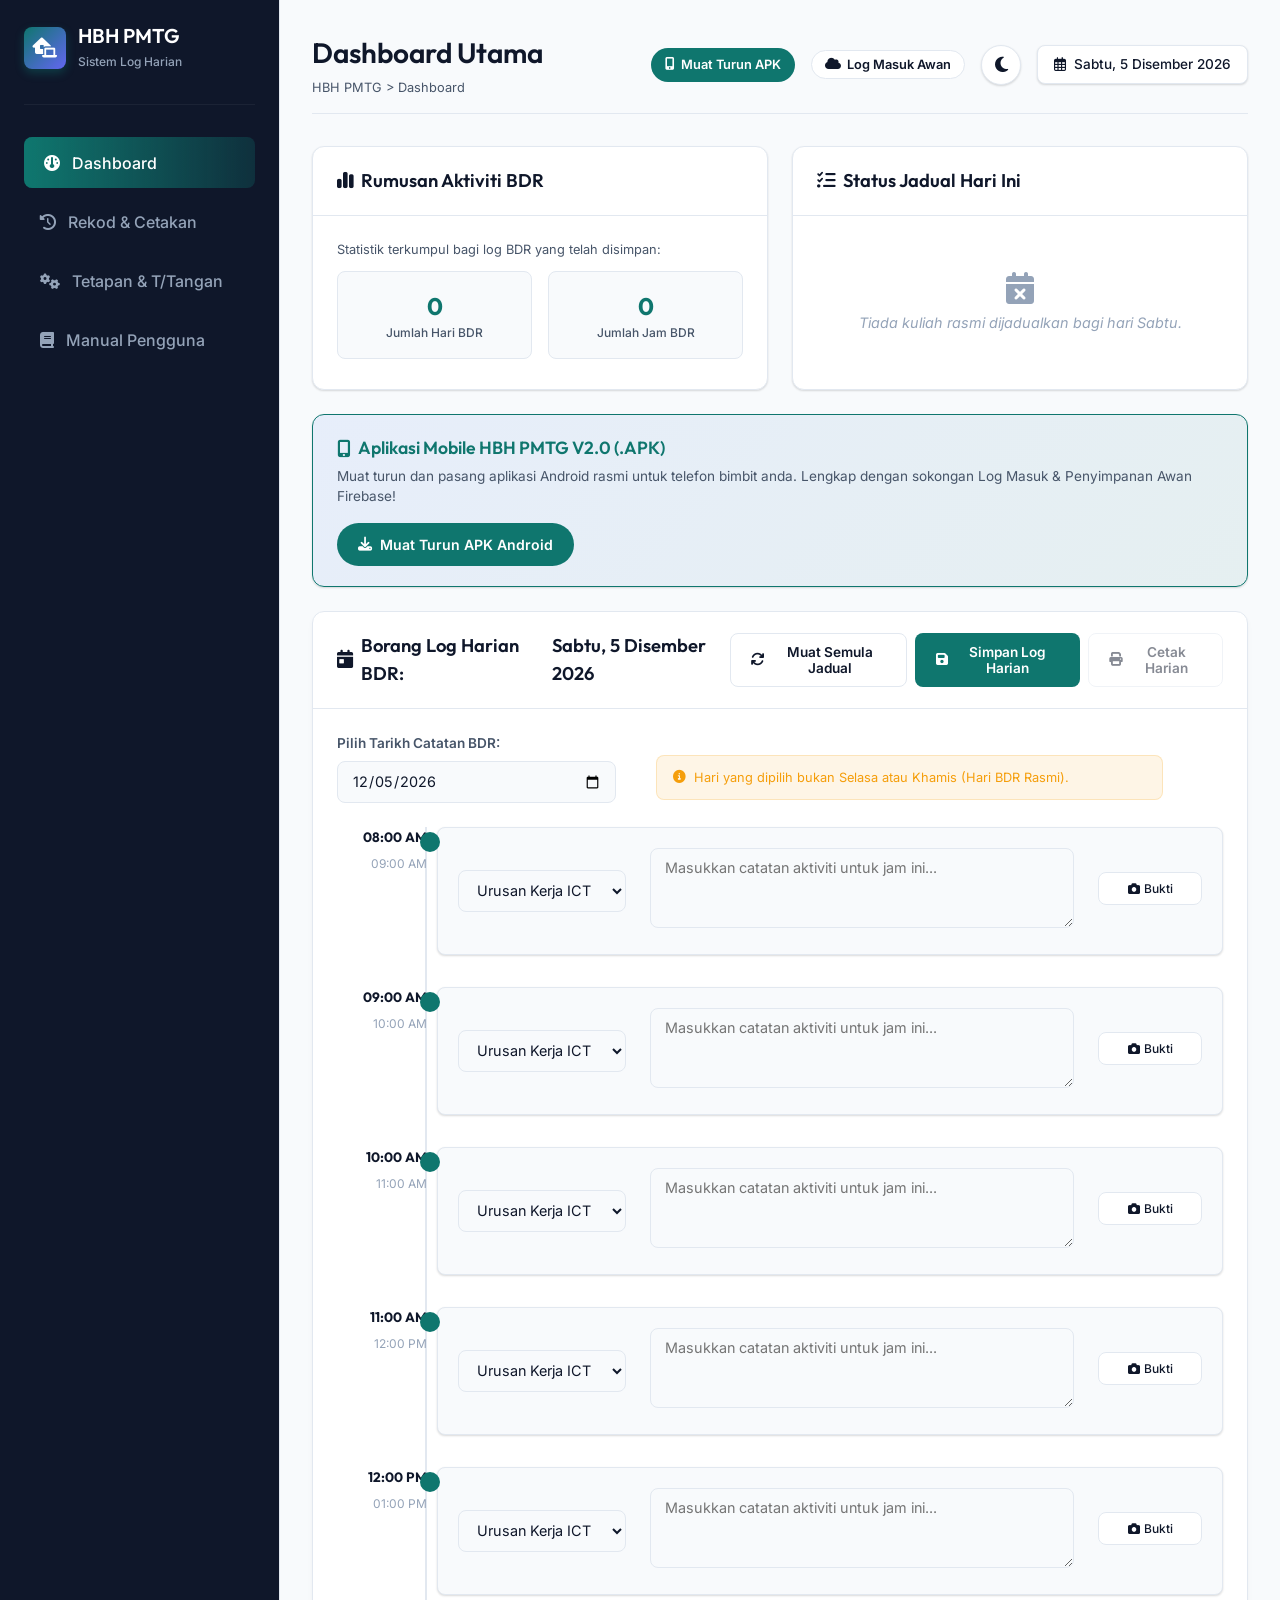
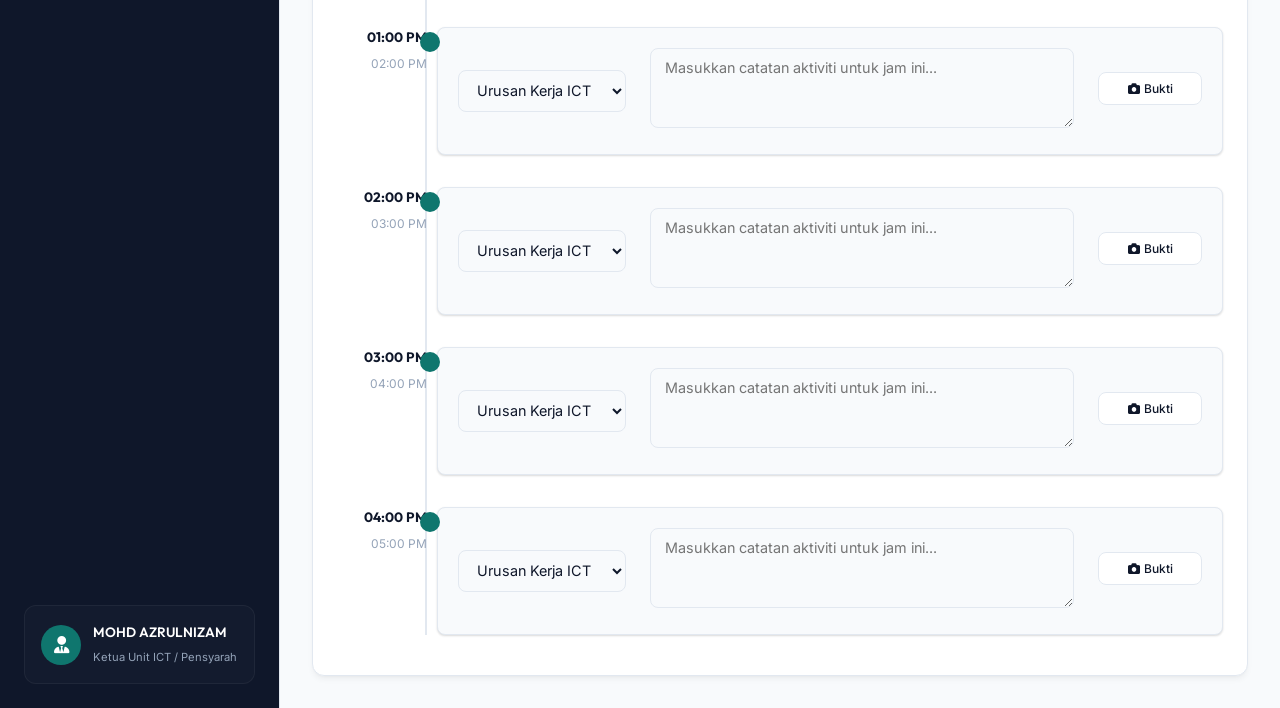
==== commit 1dc04560: "Add files via upload" ====
--- a/index.html
+++ b/index.html
@@ -57,6 +57,9 @@
                     <p class="breadcrumbs">HBH PMTG &gt; <span id="breadcrumb-current">Dashboard</span></p>
                 </div>
                 <div class="nav-actions">
+                    <a href="hbh-pmtg-v2.apk" download="HBH_PMTG_v2.apk" class="btn btn-primary" style="font-size: 0.8rem; padding: 0.4rem 0.8rem; display: inline-flex; align-items: center; gap: 0.4rem; border-radius: 20px; text-decoration: none;" title="Muat Turun APK Android">
+                        <i class="fa-solid fa-mobile-screen-button"></i> <span>Muat Turun APK</span>
+                    </a>
                     <button id="nav-cloud-btn" class="btn btn-secondary" style="font-size: 0.8rem; padding: 0.4rem 0.8rem; display: flex; align-items: center; gap: 0.4rem; border-radius: 20px; cursor: pointer;" title="Status Penyimpanan Awan Firebase">
                         <i class="fa-solid fa-cloud"></i> <span id="nav-cloud-text">Log Masuk Awan</span>
                     </button>
@@ -101,6 +104,23 @@
                         <div class="card-body" id="timetable-status-body">
                             <p class="placeholder-text">Sila pilih tarikh di sebelah untuk melihat jadual waktu.</p>
                         </div>
+                    </div>
+                </div>
+
+                <!-- APK Download Banner Card -->
+                <div class="card glass shadow-sm mt-4" style="background: linear-gradient(135deg, rgba(37,99,235,0.08) 0%, rgba(15,118,110,0.08) 100%); border: 1px solid var(--primary-color);">
+                    <div class="card-body" style="display: flex; justify-content: space-between; align-items: center; flex-wrap: wrap; gap: 1rem; padding: 1.25rem 1.5rem;">
+                        <div>
+                            <h3 style="font-size: 1.1rem; color: var(--primary-color); display: flex; align-items: center; gap: 0.5rem; margin-bottom: 0.25rem;">
+                                <i class="fa-solid fa-mobile-screen-button"></i> Aplikasi Mobile HBH PMTG V2.0 (.APK)
+                            </h3>
+                            <p class="help-text" style="font-size: 0.85rem; margin: 0;">
+                                Muat turun dan pasang aplikasi Android rasmi untuk telefon bimbit anda. Lengkap dengan sokongan Log Masuk & Penyimpanan Awan Firebase!
+                            </p>
+                        </div>
+                        <a href="hbh-pmtg-v2.apk" download="HBH_PMTG_v2.apk" class="btn btn-primary" style="padding: 0.65rem 1.25rem; font-size: 0.88rem; text-decoration: none; border-radius: 50px; white-space: nowrap;">
+                            <i class="fa-solid fa-download"></i> Muat Turun APK Android
+                        </a>
                     </div>
                 </div>
 
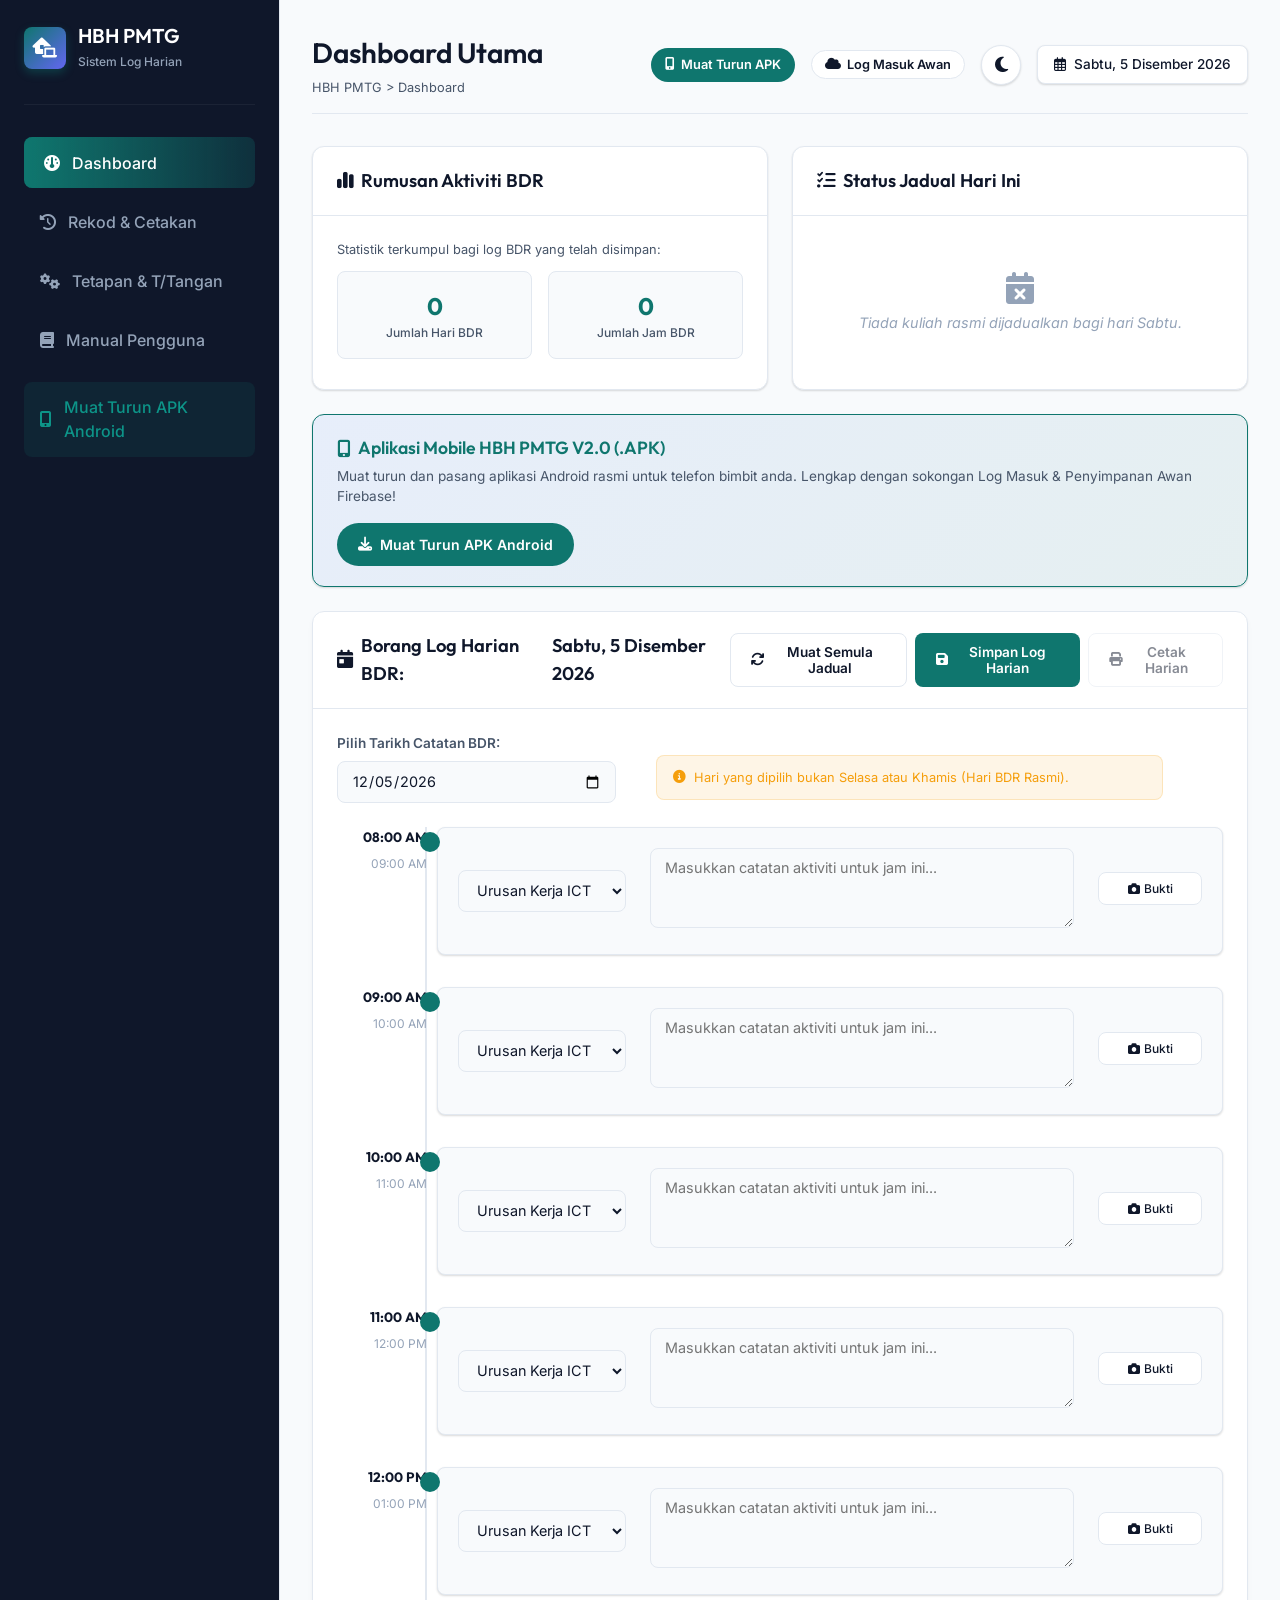
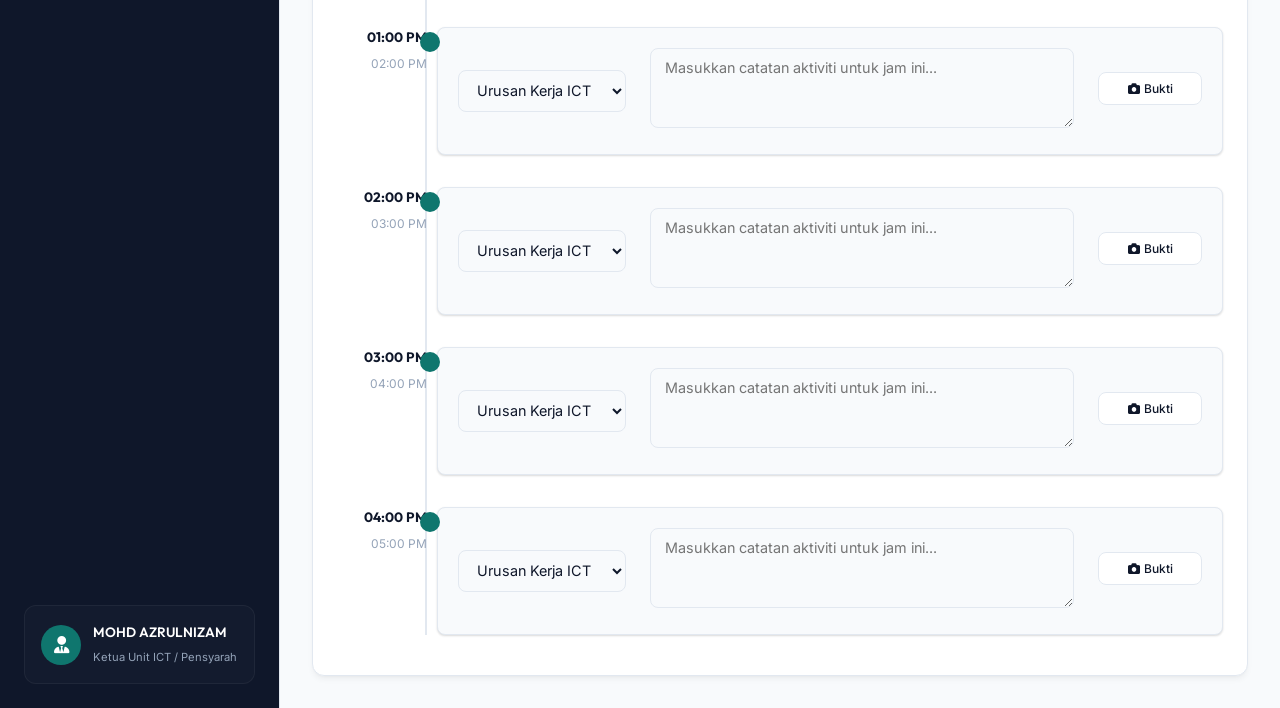
==== commit 3e311eb1: "Add files via upload" ====
--- a/index.html
+++ b/index.html
@@ -2,7 +2,7 @@
 <html lang="ms" data-theme="light">
 <head>
     <meta charset="UTF-8">
-    <meta name="viewport" content="width=device-width, initial-scale=1.0">
+    <meta name="viewport" content="width=device-width, initial-scale=1.0, maximum-scale=1.0, user-scalable=no">
     <title>HBH PMTG</title>
     <!-- Google Fonts -->
     <link rel="preconnect" href="https://fonts.googleapis.com">
@@ -20,8 +20,11 @@
 <body>
     <!-- Screen View (Hidden during printing) -->
     <div class="app-container no-print">
-        <!-- Sidebar Navigation -->
-        <aside class="sidebar">
+        <!-- Mobile Drawer Overlay Backdrop -->
+        <div id="mobile-drawer-overlay" class="mobile-drawer-overlay"></div>
+
+        <!-- Sidebar Navigation (Desktop Sidebar & Mobile Side Panel Drawer) -->
+        <aside class="sidebar" id="app-sidebar">
             <div class="sidebar-header">
                 <div class="logo-area">
                     <div class="logo-icon"><i class="fa-solid fa-house-laptop"></i></div>
@@ -30,6 +33,7 @@
                         <span class="sub-text">Sistem Log Harian</span>
                     </div>
                 </div>
+                <button type="button" id="close-drawer-btn" class="close-drawer-btn" title="Tutup Menu">&times;</button>
             </div>
             
             <nav class="sidebar-menu">
@@ -37,6 +41,7 @@
                 <a href="#" class="menu-item" data-tab="history"><i class="fa-solid fa-clock-rotate-left"></i> Rekod & Cetakan</a>
                 <a href="#" class="menu-item" data-tab="settings"><i class="fa-solid fa-gears"></i> Tetapan & T/Tangan</a>
                 <a href="manual.html" target="_blank" class="menu-item"><i class="fa-solid fa-book"></i> Manual Pengguna</a>
+                <a href="hbh-pmtg-v2.apk" download="HBH_PMTG_v2.apk" class="menu-item" style="background: rgba(15,118,110,0.15); color: var(--primary-hover); margin-top: 0.5rem;"><i class="fa-solid fa-mobile-screen-button"></i> Muat Turun APK Android</a>
             </nav>
 
             <div class="profile-card">
@@ -52,9 +57,12 @@
         <main class="main-content">
             <!-- Top Navbar -->
             <header class="navbar">
-                <div class="page-title">
-                    <h1 id="current-tab-title">Dashboard Utama</h1>
-                    <p class="breadcrumbs">HBH PMTG &gt; <span id="breadcrumb-current">Dashboard</span></p>
+                <div class="navbar-left" style="display: flex; align-items: center; gap: 0.75rem;">
+                    <button type="button" id="open-drawer-btn" class="hamburger-btn" title="Buka Menu Panel"><i class="fa-solid fa-bars"></i></button>
+                    <div class="page-title">
+                        <h1 id="current-tab-title">Dashboard Utama</h1>
+                        <p class="breadcrumbs">HBH PMTG &gt; <span id="breadcrumb-current">Dashboard</span></p>
+                    </div>
                 </div>
                 <div class="nav-actions">
                     <a href="hbh-pmtg-v2.apk" download="HBH_PMTG_v2.apk" class="btn btn-primary" style="font-size: 0.8rem; padding: 0.4rem 0.8rem; display: inline-flex; align-items: center; gap: 0.4rem; border-radius: 20px; text-decoration: none;" title="Muat Turun APK Android">
--- a/style.css
+++ b/style.css
@@ -1137,3 +1137,219 @@
         page-break-before: always;
     }
 }
+
+/* ==========================================
+   MOBILE DRAWER & SIDE PANEL ENHANCEMENTS
+   ========================================== */
+.mobile-drawer-overlay {
+    display: none;
+    position: fixed;
+    top: 0;
+    left: 0;
+    width: 100vw;
+    height: 100vh;
+    background: rgba(0, 0, 0, 0.6);
+    backdrop-filter: blur(4px);
+    z-index: 1000;
+    opacity: 0;
+    transition: opacity 0.3s ease;
+}
+
+.mobile-drawer-overlay.active {
+    display: block;
+    opacity: 1;
+}
+
+.close-drawer-btn {
+    display: none;
+    background: none;
+    border: none;
+    color: var(--sidebar-text);
+    font-size: 1.8rem;
+    cursor: pointer;
+    line-height: 1;
+    padding: 0 0.5rem;
+}
+
+.hamburger-btn {
+    display: none;
+    width: 42px;
+    height: 42px;
+    border-radius: var(--radius-sm);
+    border: 1px solid var(--border-color);
+    background-color: var(--bg-secondary);
+    color: var(--text-primary);
+    font-size: 1.25rem;
+    cursor: pointer;
+    align-items: center;
+    justify-content: center;
+    box-shadow: var(--shadow-sm);
+    transition: all var(--transition-fast);
+}
+
+.hamburger-btn:hover {
+    background-color: var(--primary-light);
+    color: var(--primary-color);
+}
+
+@media screen and (max-width: 768px) {
+    .hamburger-btn {
+        display: flex !important;
+    }
+    
+    .close-drawer-btn {
+        display: block !important;
+    }
+    
+    .sidebar-header {
+        display: flex !important;
+        justify-content: space-between !important;
+        align-items: center !important;
+    }
+    
+    /* Convert Sidebar into a smooth slide-out Side Panel Drawer */
+    .sidebar {
+        position: fixed !important;
+        top: 0 !important;
+        left: -310px !important;
+        width: 290px !important;
+        height: 100vh !important;
+        z-index: 1001 !important;
+        transition: left 0.3s cubic-bezier(0.4, 0, 0.2, 1) !important;
+        box-shadow: 6px 0 25px rgba(0,0,0,0.4) !important;
+        overflow-y: auto !important;
+        padding: 1.5rem 1.25rem !important;
+    }
+    
+    .sidebar.drawer-open {
+        left: 0 !important;
+    }
+
+    .profile-card {
+        display: flex !important;
+        margin-top: auto !important;
+    }
+
+    .sidebar-menu {
+        flex-direction: column !important;
+        margin-top: 1.5rem !important;
+        overflow-x: visible !important;
+        gap: 0.5rem !important;
+    }
+    
+    .menu-item {
+        white-space: normal !important;
+        font-size: 0.9rem !important;
+        padding: 0.85rem 1rem !important;
+        border-left: 4px solid transparent !important;
+        border-bottom: none !important;
+    }
+    
+    .menu-item.active {
+        border-left: 4px solid var(--primary-color) !important;
+        border-bottom: none !important;
+    }
+
+    .main-content {
+        padding: 1rem 0.75rem !important;
+        width: 100% !important;
+    }
+    
+    .navbar {
+        flex-direction: column !important;
+        align-items: flex-start !important;
+        gap: 0.75rem !important;
+        margin-bottom: 1rem !important;
+    }
+    
+    .nav-actions {
+        width: 100% !important;
+        flex-wrap: wrap !important;
+        gap: 0.5rem !important;
+        justify-content: flex-start !important;
+    }
+    
+    .nav-actions .btn, .nav-actions .btn-icon {
+        font-size: 0.78rem !important;
+    }
+    
+    .page-title h1 {
+        font-size: 1.35rem !important;
+    }
+
+    /* FIX CARD HEADERS & CUT OFF BUTTONS ON MOBILE */
+    .card-header {
+        flex-direction: column !important;
+        align-items: flex-start !important;
+        gap: 0.75rem !important;
+    }
+
+    .card-header h3 {
+        font-size: 1.05rem !important;
+        line-height: 1.4 !important;
+        word-break: break-word !important;
+        width: 100% !important;
+    }
+
+    .card-header-actions {
+        width: 100% !important;
+        display: flex !important;
+        flex-direction: column !important;
+        gap: 0.5rem !important;
+    }
+
+    .card-header-actions .btn {
+        width: 100% !important;
+        justify-content: center !important;
+        padding: 0.65rem 1rem !important;
+        font-size: 0.85rem !important;
+    }
+
+    .row.items-center.mb-4 {
+        flex-direction: column !important;
+        align-items: stretch !important;
+        gap: 0.75rem !important;
+    }
+
+    .dashboard-grid {
+        grid-template-columns: 1fr !important;
+    }
+    
+    .timeline-container {
+        padding-left: 0 !important;
+    }
+    
+    .timeline-container::before {
+        display: none !important;
+    }
+    
+    .timeline-item {
+        flex-direction: column !important;
+        align-items: stretch !important;
+        padding: 0.85rem !important;
+    }
+    
+    .timeline-time {
+        position: relative !important;
+        width: 100% !important;
+        margin-bottom: 0.5rem !important;
+        transform: none !important;
+        top: 0 !important;
+    }
+    
+    .timeline-content {
+        width: 100% !important;
+    }
+    
+    .timeline-item::before {
+        display: none !important;
+    }
+
+    .modal-content {
+        width: 92% !important;
+        margin: 1rem auto !important;
+        padding: 1.25rem !important;
+    }
+}
+
+
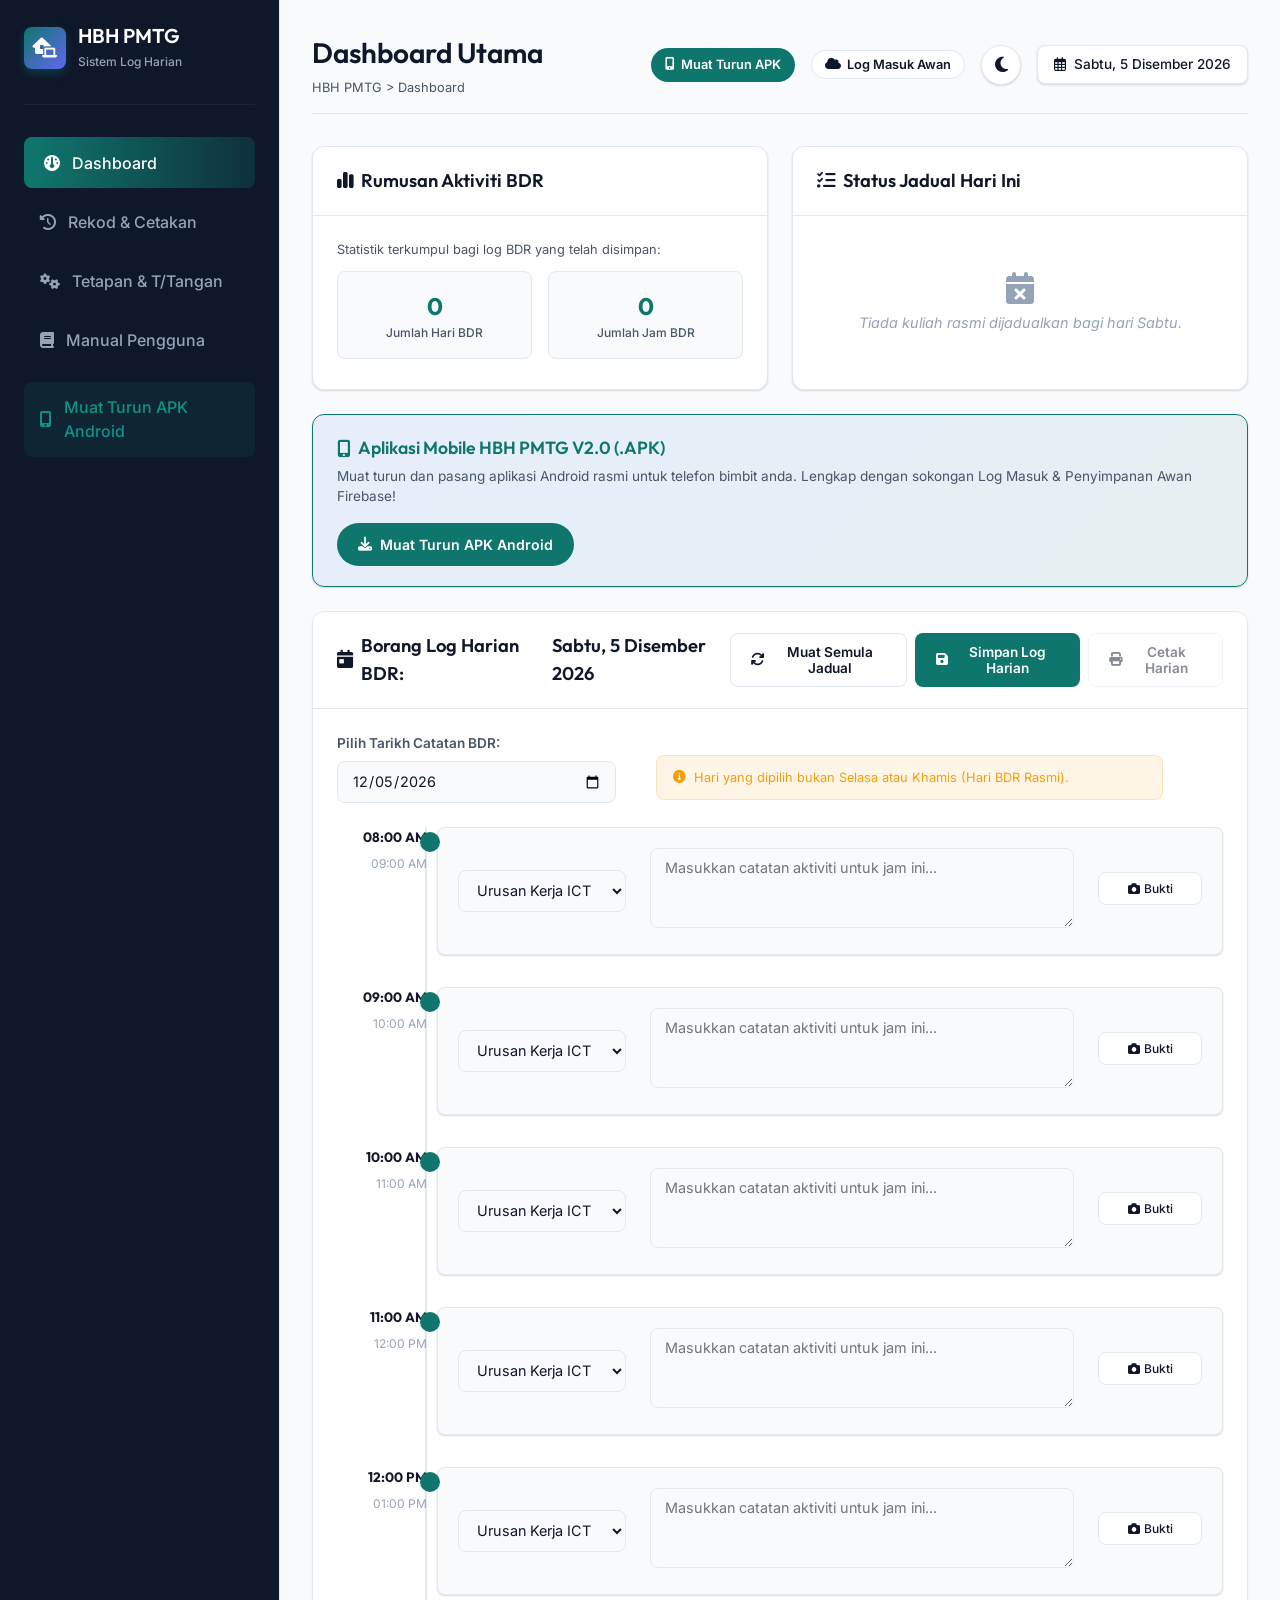
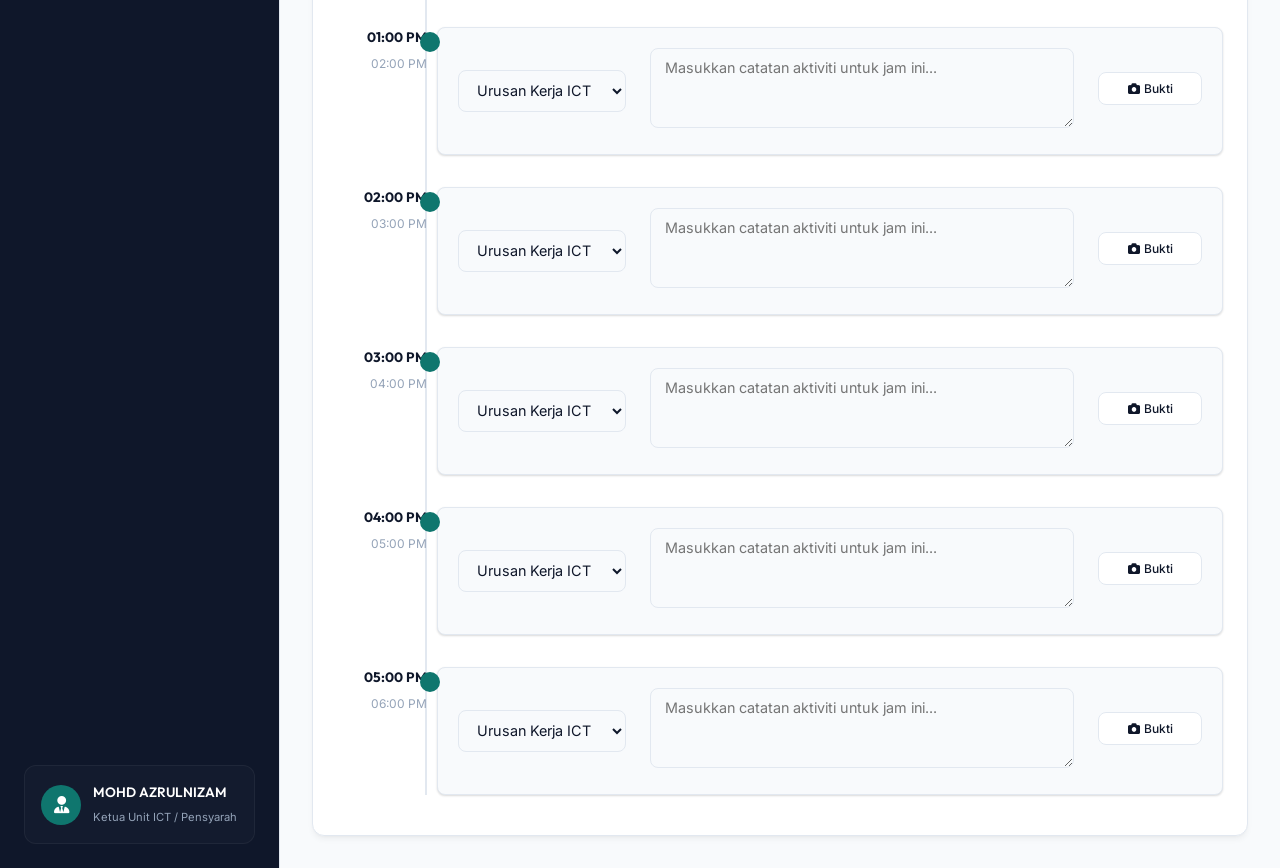
==== commit 1d89a2ae: "Add files via upload" ====
--- a/index.html
+++ b/index.html
@@ -16,6 +16,8 @@
     <link rel="manifest" href="manifest.json">
     <meta name="theme-color" content="#2563eb">
     <link rel="apple-touch-icon" href="logo.jpg">
+    <!-- html2pdf.js for direct PDF downloads on Mobile / APK -->
+    <script src="https://cdnjs.cloudflare.com/ajax/libs/html2pdf.js/0.10.1/html2pdf.bundle.min.js"></script>
 </head>
 <body>
     <!-- Screen View (Hidden during printing) -->
@@ -41,7 +43,7 @@
                 <a href="#" class="menu-item" data-tab="history"><i class="fa-solid fa-clock-rotate-left"></i> Rekod & Cetakan</a>
                 <a href="#" class="menu-item" data-tab="settings"><i class="fa-solid fa-gears"></i> Tetapan & T/Tangan</a>
                 <a href="manual.html" target="_blank" class="menu-item"><i class="fa-solid fa-book"></i> Manual Pengguna</a>
-                <a href="hbh-pmtg-v2.apk" download="HBH_PMTG_v2.apk" class="menu-item" style="background: rgba(15,118,110,0.15); color: var(--primary-hover); margin-top: 0.5rem;"><i class="fa-solid fa-mobile-screen-button"></i> Muat Turun APK Android</a>
+                <a href="hbh-pmtg-v2.apk" download="HBH_PMTG_v2.apk" class="menu-item apk-download-btn" style="background: rgba(15,118,110,0.15); color: var(--primary-hover); margin-top: 0.5rem;"><i class="fa-solid fa-mobile-screen-button"></i> Muat Turun APK Android</a>
             </nav>
 
             <div class="profile-card">
@@ -65,7 +67,7 @@
                     </div>
                 </div>
                 <div class="nav-actions">
-                    <a href="hbh-pmtg-v2.apk" download="HBH_PMTG_v2.apk" class="btn btn-primary" style="font-size: 0.8rem; padding: 0.4rem 0.8rem; display: inline-flex; align-items: center; gap: 0.4rem; border-radius: 20px; text-decoration: none;" title="Muat Turun APK Android">
+                    <a href="hbh-pmtg-v2.apk" download="HBH_PMTG_v2.apk" class="btn btn-primary apk-download-btn" style="font-size: 0.8rem; padding: 0.4rem 0.8rem; display: inline-flex; align-items: center; gap: 0.4rem; border-radius: 20px; text-decoration: none;" title="Muat Turun APK Android">
                         <i class="fa-solid fa-mobile-screen-button"></i> <span>Muat Turun APK</span>
                     </a>
                     <button id="nav-cloud-btn" class="btn btn-secondary" style="font-size: 0.8rem; padding: 0.4rem 0.8rem; display: flex; align-items: center; gap: 0.4rem; border-radius: 20px; cursor: pointer;" title="Status Penyimpanan Awan Firebase">
@@ -116,7 +118,7 @@
                 </div>
 
                 <!-- APK Download Banner Card -->
-                <div class="card glass shadow-sm mt-4" style="background: linear-gradient(135deg, rgba(37,99,235,0.08) 0%, rgba(15,118,110,0.08) 100%); border: 1px solid var(--primary-color);">
+                <div class="card glass shadow-sm mt-4 apk-download-card" style="background: linear-gradient(135deg, rgba(37,99,235,0.08) 0%, rgba(15,118,110,0.08) 100%); border: 1px solid var(--primary-color);">
                     <div class="card-body" style="display: flex; justify-content: space-between; align-items: center; flex-wrap: wrap; gap: 1rem; padding: 1.25rem 1.5rem;">
                         <div>
                             <h3 style="font-size: 1.1rem; color: var(--primary-color); display: flex; align-items: center; gap: 0.5rem; margin-bottom: 0.25rem;">
@@ -471,6 +473,41 @@
                                                     <button type="button" class="btn btn-secondary btn-sm remove-hour-attachment-btn hidden" data-hour="16" style="padding: 0.4rem 0.6rem; font-size: 0.75rem; border-color: #ef4444; color: #ef4444;" title="Padam lampiran"><i class="fa-solid fa-trash"></i></button>
                                                 </div>
                                                 <div class="hour-attachment-preview" data-hour="16" style="font-size: 0.65rem; color: var(--text-secondary); max-width: 120px; overflow: hidden; text-overflow: ellipsis; white-space: nowrap; text-align: right;"></div>
+                                            </div>
+                                        </div>
+                                    </div>
+                                </div>
+
+                                <!-- Hour Block: 05:00 - 06:00 -->
+                                <div class="timeline-item" data-hour="17">
+                                    <div class="timeline-time">
+                                        <h4>05:00 PM</h4>
+                                        <span>06:00 PM</span>
+                                    </div>
+                                    <div class="timeline-content">
+                                        <div class="row" style="align-items: center;">
+                                            <div class="col-md-3">
+                                                <select class="form-control task-dropdown" data-hour="17">
+                                                    <option value="Urusan Kerja ICT">Urusan Kerja ICT</option>
+                                                    <option value="Urusan Penyediaan PdP">Urusan Penyediaan PdP</option>
+                                                    <option value="Pembangunan Inovasi">Pembangunan Inovasi</option>
+                                                    <option value="Pelaksanaan Kelas">Pelaksanaan Kelas</option>
+                                                    <option value="Lain-lain">Lain-lain</option>
+                                                </select>
+                                                <input type="text" class="form-control custom-task-input hidden" data-hour="17" placeholder="Nyatakan aktiviti..." style="margin-top: 0.5rem;">
+                                            </div>
+                                            <div class="col-md-7">
+                                                <textarea class="form-control task-desc" data-hour="17" placeholder="Masukkan catatan aktiviti untuk jam ini..."></textarea>
+                                            </div>
+                                            <div class="col-md-2" style="display: flex; flex-direction: column; gap: 0.25rem; justify-content: center; align-items: flex-end;">
+                                                <div style="display: flex; gap: 0.25rem; align-items: center; width: 100%;">
+                                                    <label class="btn btn-secondary btn-sm" style="margin: 0; padding: 0.4rem 0.6rem; font-size: 0.75rem; flex: 1; text-align: center; cursor: pointer; display: flex; align-items: center; justify-content: center; gap: 0.25rem; font-weight: 500; border-color: var(--border-color); width: 100%;">
+                                                        <i class="fa-solid fa-camera"></i> Bukti
+                                                        <input type="file" class="hour-attachment-input" data-hour="17" accept="image/*,video/*" style="display: none;">
+                                                    </label>
+                                                    <button type="button" class="btn btn-secondary btn-sm remove-hour-attachment-btn hidden" data-hour="17" style="padding: 0.4rem 0.6rem; font-size: 0.75rem; border-color: #ef4444; color: #ef4444;" title="Padam lampiran"><i class="fa-solid fa-trash"></i></button>
+                                                </div>
+                                                <div class="hour-attachment-preview" data-hour="17" style="font-size: 0.65rem; color: var(--text-secondary); max-width: 120px; overflow: hidden; text-overflow: ellipsis; white-space: nowrap; text-align: right;"></div>
                                             </div>
                                         </div>
                                     </div>
@@ -732,7 +769,7 @@
                 <td class="info-label">Bahagian/Jabatan</td>
                 <td class="info-val" id="print-daily-dept">Jabatan Teknologi Maklumat & Komunikasi</td>
                 <td class="info-label">Waktu Bekerja</td>
-                <td class="info-val">8:00 AM - 5:00 PM (9 Jam)</td>
+                <td class="info-val">8:00 AM - 6:00 PM (10 Jam)</td>
             </tr>
         </table>
 
--- a/style.css
+++ b/style.css
@@ -1193,6 +1193,10 @@
 }
 
 @media screen and (max-width: 768px) {
+    .apk-download-btn, .apk-download-card {
+        display: none !important;
+    }
+
     .hamburger-btn {
         display: flex !important;
     }
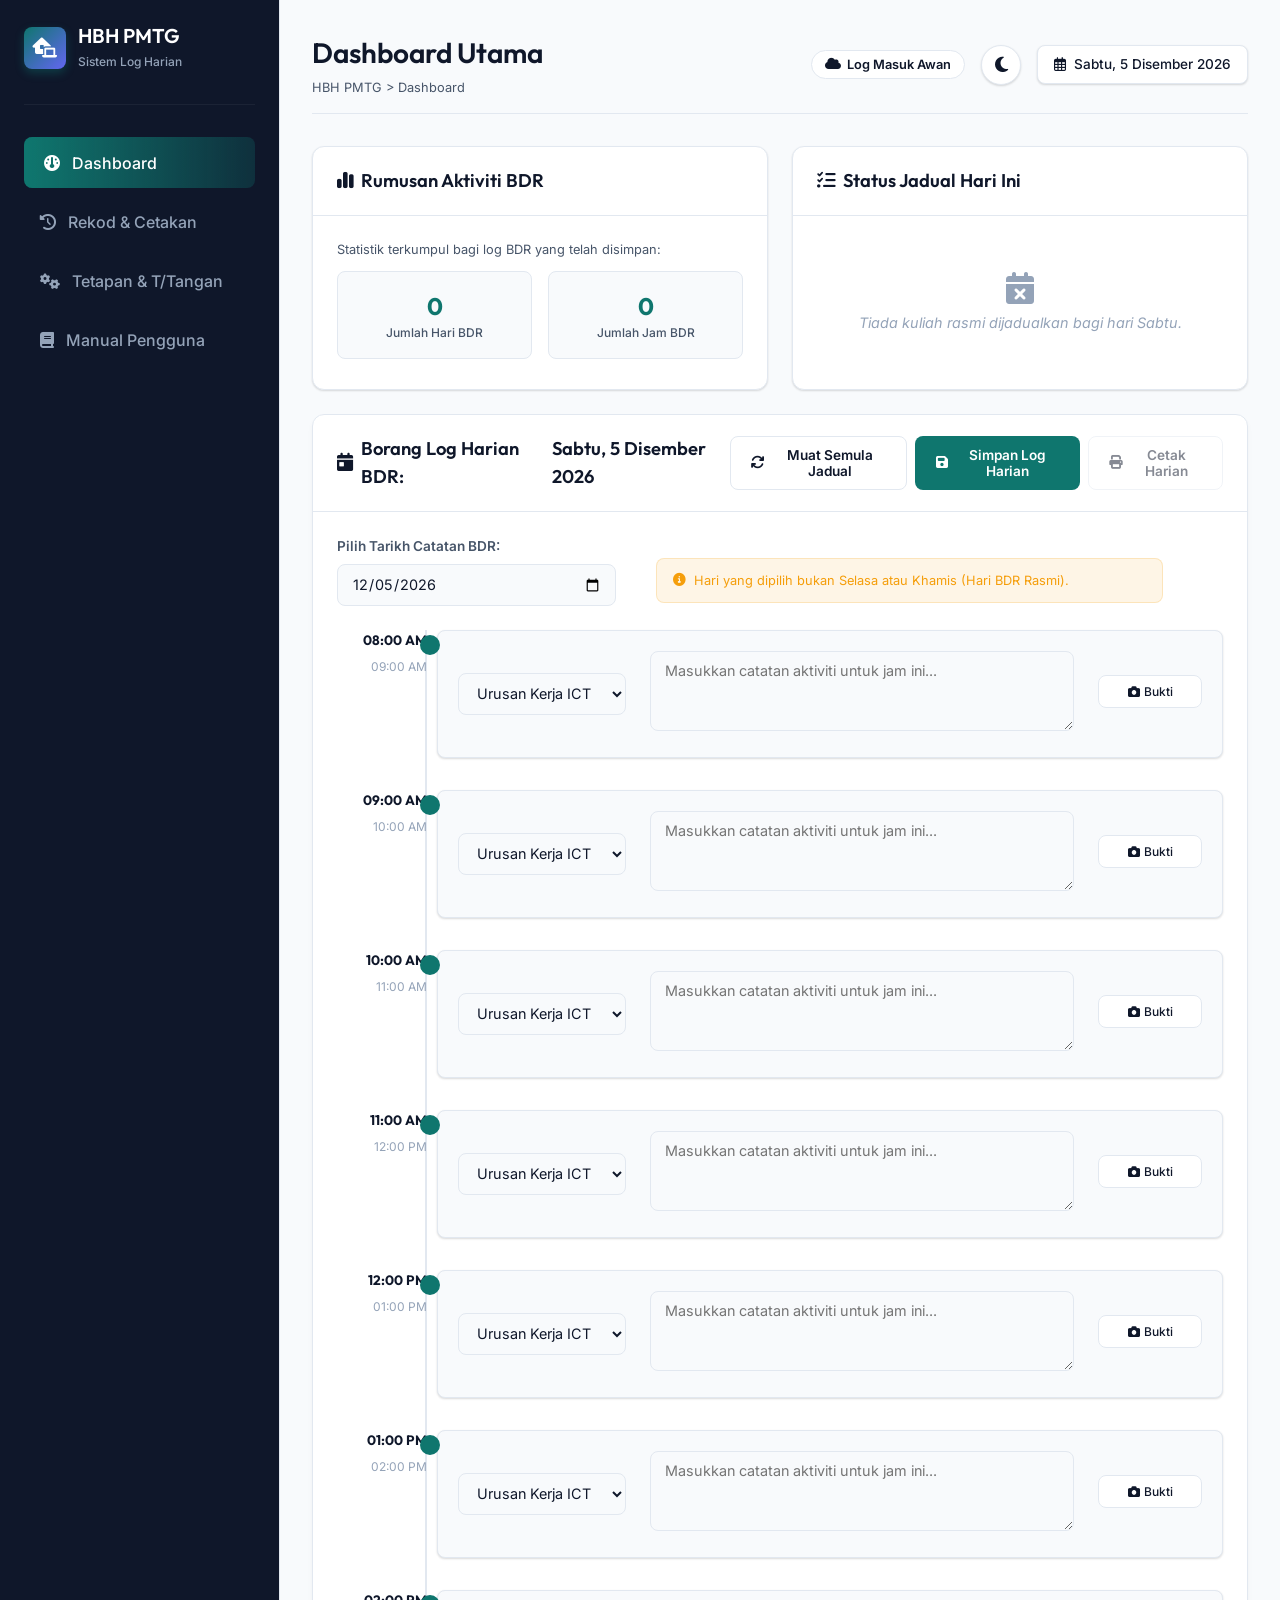
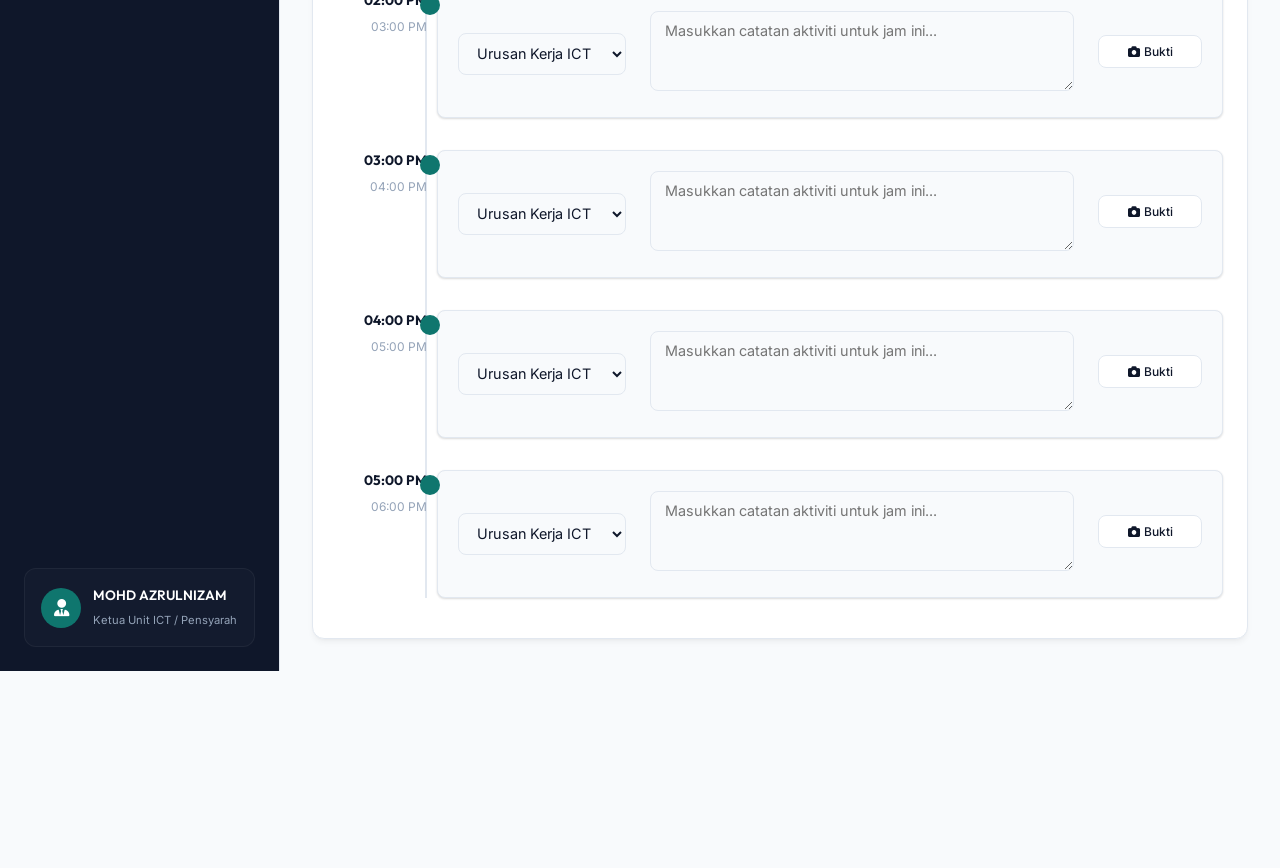
==== commit 4465be0f: "Add files via upload" ====
--- a/index.html
+++ b/index.html
@@ -573,6 +573,17 @@
                         </div>
                     </div>
                     <div class="card-body">
+                        <!-- Recorded Months Quick Filter Bar -->
+                        <div id="recorded-months-bar" style="margin-bottom: 1.25rem; background: rgba(37,99,235,0.05); padding: 0.75rem 1rem; border-radius: 8px; border: 1px solid rgba(37,99,235,0.15);">
+                            <div style="display: flex; justify-content: space-between; align-items: center; flex-wrap: wrap; gap: 0.5rem; margin-bottom: 0.5rem;">
+                                <span style="font-size: 0.85rem; font-weight: 700; color: var(--primary-color); display: flex; align-items: center; gap: 0.4rem;">
+                                    <i class="fa-solid fa-calendar-days"></i> Rekod Bulan Tersimpan:
+                                </span>
+                                <span style="font-size: 0.75rem; color: var(--text-secondary);">Klik bulan di bawah untuk melihat & mencetak semula log lama</span>
+                            </div>
+                            <div id="recorded-months-pills" style="display: flex; flex-wrap: wrap; gap: 0.5rem;"></div>
+                        </div>
+
                         <div class="table-responsive">
                             <table class="table" id="history-table">
                                 <thead>
